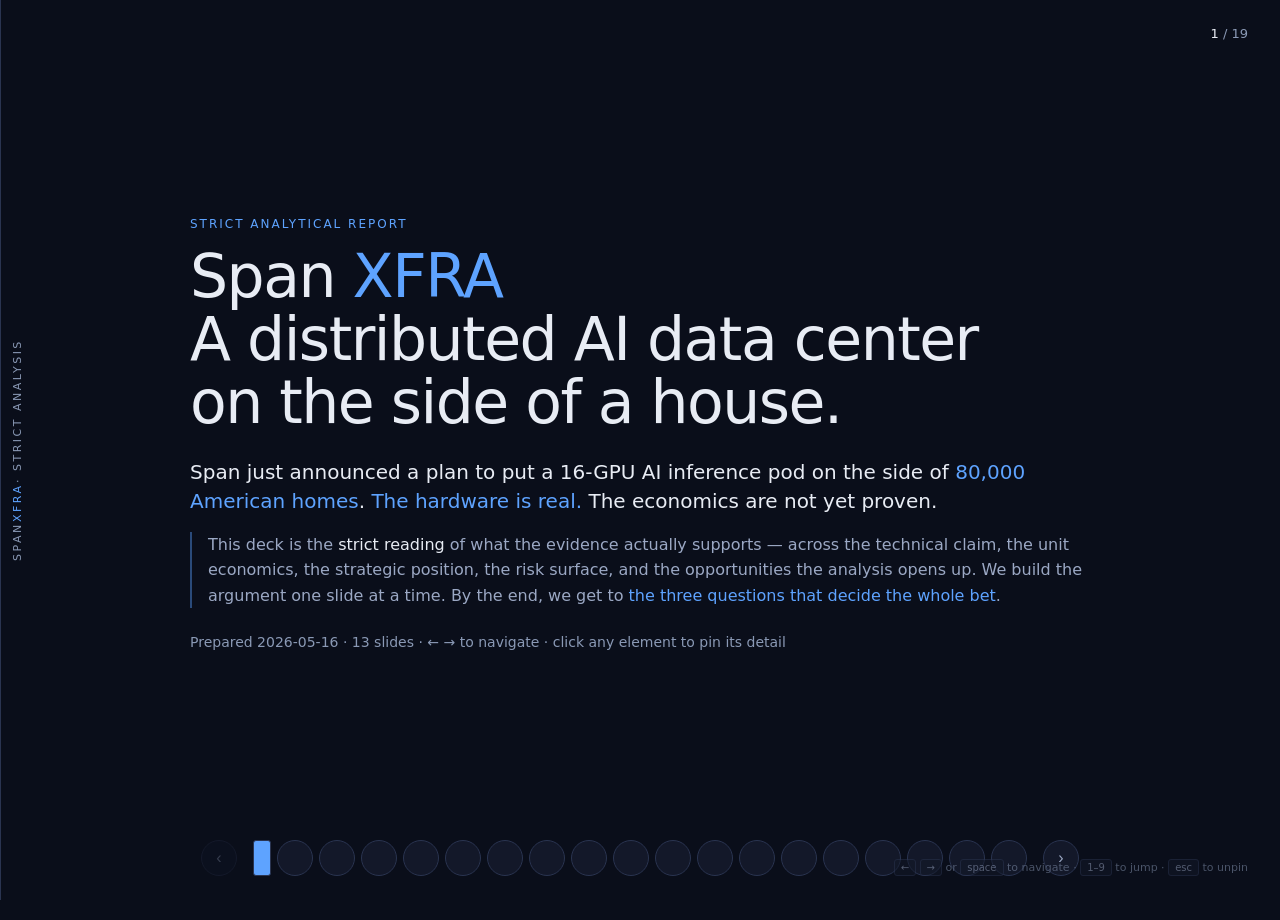
==== index.html @ 65676390 "Initial commit: Span XFRA strict analysis and interactive presentation" ====
<!DOCTYPE html>
<html lang="en">
<head>
<meta charset="UTF-8">
<meta name="viewport" content="width=device-width, initial-scale=1.0">
<title>Span XFRA — Strict Analysis</title>
<style>
  :root {
    --bg: #0a0e1a;
    --bg-elev: #131829;
    --bg-card: #1a2138;
    --border: #2a3450;
    --text: #e8ecf4;
    --text-dim: #9ba8c4;
    --text-faint: #8a99b5;
    --accent: #5ea3ff;
    --accent-dim: #2a4a7a;
    --success: #4ade80;
    --warning: #fbbf24;
    --danger: #f87171;
    --critical: #ef4444;
  }
  * { box-sizing: border-box; margin: 0; padding: 0; }
  html, body {
    height: 100vh;
    width: 100vw;
    overflow: hidden;
    background: var(--bg);
    color: var(--text);
    font-family: -apple-system, BlinkMacSystemFont, "Segoe UI", "Inter", system-ui, sans-serif;
    font-size: 16px;
    line-height: 1.5;
    -webkit-font-smoothing: antialiased;
  }
  .deck { position: relative; height: 100vh; width: 100vw; }
  .slide {
    position: absolute;
    inset: 0;
    padding: 64px 80px 96px;
    display: flex;
    flex-direction: column;
    justify-content: flex-start;
    opacity: 0;
    transform: translateY(20px);
    pointer-events: none;
    transition: opacity 0.4s ease, transform 0.4s ease;
    overflow-y: auto;
  }
  .slide.active { opacity: 1; transform: translateY(0); pointer-events: auto; }
  /* margin:auto in a flex-column container centers the child vertically
     when there's room, and collapses to 0 when there isn't — so short
     slides stay centered, tall slides top-align without overflow. */
  .slide-inner { max-width: 1100px; margin: auto; width: 100%; flex-shrink: 0; }
  .eyebrow {
    color: var(--accent);
    font-size: 12px;
    letter-spacing: 2px;
    text-transform: uppercase;
    font-weight: 500;
    margin-bottom: 12px;
  }
  h1.title {
    font-size: 60px;
    font-weight: 200;
    letter-spacing: -1.5px;
    line-height: 1.05;
    margin-bottom: 24px;
  }
  h1.title em { font-style: normal; color: var(--accent); font-weight: 300; }
  h2 {
    font-size: 34px;
    font-weight: 300;
    letter-spacing: -0.5px;
    line-height: 1.15;
    margin-bottom: 20px;
  }
  h3 { font-size: 20px; font-weight: 500; letter-spacing: -0.2px; margin-bottom: 12px; }
  p { color: var(--text-dim); font-size: 16px; max-width: 900px; }
  p.lead { color: var(--text); font-size: 20px; font-weight: 300; line-height: 1.45; max-width: 900px; }
  p.lead strong { color: var(--accent); font-weight: 500; }
  p.story {
    color: var(--text-dim);
    font-size: 16px;
    line-height: 1.6;
    max-width: 900px;
    margin-top: 16px;
    border-left: 2px solid var(--accent-dim);
    padding-left: 16px;
  }
  p.story em { color: var(--text); font-style: normal; font-weight: 500; }
  /* Strong is the eye's first target inside body copy — brighter and accent-colored */
  p.story strong, .focus-body strong, .closing-card strong, p strong {
    color: var(--accent);
    font-weight: 500;
  }
  h2 .hl { color: var(--accent); }
  /* Key-insight pill — the slide's bottom line, scannable in <1s */
  .key-insight {
    display: flex;
    align-items: flex-start;
    gap: 12px;
    padding: 12px 16px;
    background: rgba(94, 163, 255, 0.08);
    border-left: 3px solid var(--accent);
    border-radius: 4px;
    margin: 18px 0 10px;
    font-size: 15px;
    color: var(--text);
    line-height: 1.5;
    max-width: 900px;
  }
  .key-insight::before {
    content: 'KEY';
    font-size: 10px;
    letter-spacing: 2px;
    color: var(--accent);
    font-weight: 500;
    border: 1px solid var(--accent-dim);
    padding: 3px 7px;
    border-radius: 3px;
    flex-shrink: 0;
    margin-top: 1px;
    background: rgba(10, 14, 26, 0.5);
  }
  .key-insight strong { color: var(--accent); font-weight: 500; }
  p.beat {
    color: var(--text-faint);
    font-size: 14px;
    font-style: italic;
    line-height: 1.5;
    max-width: 900px;
    margin-top: 24px;
  }
  p.beat::before {
    content: '↓ ';
    color: var(--accent);
    font-style: normal;
    margin-right: 4px;
  }
  .meta { color: var(--text-faint); font-size: 14px; margin-top: 24px; }
  /* NAV */
  .nav {
    position: fixed;
    bottom: 24px;
    left: 0; right: 0;
    display: flex;
    justify-content: center;
    align-items: center;
    gap: 16px;
    z-index: 100;
    pointer-events: none;
  }
  .nav button {
    pointer-events: auto;
    width: 36px; height: 36px;
    border-radius: 50%;
    background: var(--bg-elev);
    border: 1px solid var(--border);
    color: var(--text-dim);
    cursor: pointer;
    font-size: 16px;
    display: flex;
    align-items: center;
    justify-content: center;
    transition: all 0.15s ease;
  }
  .nav button:hover { background: var(--bg-card); color: var(--text); border-color: var(--accent); }
  .nav button:disabled { opacity: 0.3; cursor: not-allowed; }
  .dots { display: flex; gap: 6px; align-items: center; pointer-events: auto; }
  .dot {
    width: 6px; height: 6px;
    border-radius: 50%;
    background: var(--text-faint);
    cursor: pointer;
    transition: all 0.2s ease;
    border: none;
    padding: 0;
  }
  .dot.active { background: var(--accent); width: 18px; border-radius: 3px; }
  .counter {
    position: fixed;
    top: 24px; right: 32px;
    color: var(--text-faint);
    font-size: 13px;
    font-variant-numeric: tabular-nums;
    z-index: 100;
  }
  .counter strong { color: var(--text); font-weight: 500; }
  .brand {
    position: fixed;
    top: 0;
    left: 0;
    bottom: 0;
    width: 36px;
    display: flex;
    align-items: center;
    justify-content: center;
    writing-mode: vertical-rl;
    transform: rotate(180deg);
    color: var(--text-faint);
    font-size: 11px;
    letter-spacing: 2.5px;
    z-index: 100;
    pointer-events: none;
    border-right: 1px solid var(--border);
    background: var(--bg);
    text-transform: uppercase;
  }
  .brand span { color: var(--accent); }
  .kbd-hint {
    position: fixed;
    bottom: 24px; right: 32px;
    color: var(--text-faint);
    font-size: 11px;
    z-index: 100;
    opacity: 0.5;
  }
  kbd {
    background: var(--bg-elev);
    border: 1px solid var(--border);
    border-radius: 3px;
    padding: 2px 6px;
    font-family: inherit;
    font-size: 10px;
    color: var(--text-dim);
  }
  /* UNIFIED CALLOUT — hover to peek, click to pin */
  .has-callout { position: relative; cursor: pointer; }
  .callout {
    position: absolute;
    bottom: calc(100% + 10px);
    left: 50%;
    transform: translateX(-50%) translateY(4px);
    background: var(--bg-card);
    border: 1px solid var(--border);
    border-radius: 6px;
    padding: 12px 14px;
    font-size: 12.5px;
    color: var(--text-dim);
    line-height: 1.55;
    width: 300px;
    z-index: 50;
    text-align: left;
    box-shadow: 0 8px 24px rgba(0,0,0,0.6);
    opacity: 0;
    pointer-events: none;
    transition: opacity 0.18s ease, transform 0.18s ease, border-color 0.18s ease, box-shadow 0.18s ease;
  }
  .callout strong { color: var(--text); display: block; margin-bottom: 4px; font-weight: 500; }
  .callout::after {
    content: '';
    position: absolute;
    top: 100%;
    left: 50%;
    margin-left: -6px;
    border: 6px solid transparent;
    border-top-color: var(--border);
  }
  .has-callout:hover .callout {
    opacity: 1;
    transform: translateX(-50%) translateY(0);
    pointer-events: auto;
  }
  .has-callout.pinned .callout {
    opacity: 1;
    transform: translateX(-50%) translateY(0);
    pointer-events: auto;
    border-color: var(--accent);
    box-shadow: 0 8px 32px rgba(94, 163, 255, 0.25);
  }
  .has-callout.pinned .callout::after { border-top-color: var(--accent); }
  .has-callout.pinned::before {
    content: '';
    position: absolute;
    top: 6px; right: 6px;
    width: 6px; height: 6px;
    border-radius: 50%;
    background: var(--accent);
    z-index: 60;
    box-shadow: 0 0 8px var(--accent);
  }
  /* Variant: below */
  .callout.below {
    bottom: auto;
    top: calc(100% + 10px);
    transform: translateX(-50%) translateY(-4px);
  }
  .callout.below::after {
    top: auto;
    bottom: 100%;
    border-top-color: transparent;
    border-bottom-color: var(--border);
  }
  .has-callout:hover .callout.below,
  .has-callout.pinned .callout.below {
    transform: translateX(-50%) translateY(0);
  }
  .has-callout.pinned .callout.below::after { border-bottom-color: var(--accent); }
  /* SCORECARD */
  .scorecard { display: grid; gap: 10px; margin-top: 16px; }
  .score-row {
    display: grid;
    grid-template-columns: 1fr auto auto;
    align-items: center;
    gap: 24px;
    padding: 16px 20px;
    background: var(--bg-elev);
    border: 1px solid var(--border);
    border-radius: 8px;
    transition: all 0.2s ease;
  }
  .score-row:hover { border-color: var(--accent-dim); background: var(--bg-card); }
  .score-row.pinned { border-color: var(--accent); background: var(--bg-card); }
  .score-q { font-size: 15px; color: var(--text); }
  .verdict {
    font-size: 13px;
    font-weight: 500;
    padding: 4px 10px;
    border-radius: 4px;
    white-space: nowrap;
  }
  .v-yes { background: rgba(74, 222, 128, 0.15); color: var(--success); }
  .v-prob { background: rgba(94, 163, 255, 0.15); color: var(--accent); }
  .v-mixed { background: rgba(251, 191, 36, 0.15); color: var(--warning); }
  .v-no { background: rgba(248, 113, 113, 0.15); color: var(--danger); }
  .v-uncertain { background: rgba(155, 168, 196, 0.15); color: var(--text-dim); }
  .confidence { display: flex; gap: 2px; align-items: center; }
  .conf-dot { width: 6px; height: 6px; border-radius: 50%; background: var(--text-faint); }
  .conf-dot.on { background: var(--accent); }
  .conf-label {
    font-size: 11px;
    color: var(--text-faint);
    margin-left: 6px;
    text-transform: uppercase;
    letter-spacing: 0.5px;
    min-width: 80px;
  }
  /* HARDWARE */
  .hardware-grid {
    display: grid;
    grid-template-columns: repeat(3, 1fr);
    gap: 12px;
    margin-top: 16px;
  }
  .hw-card {
    background: var(--bg-elev);
    border: 1px solid var(--border);
    border-radius: 8px;
    padding: 18px;
    transition: all 0.2s ease;
  }
  .hw-card:hover { background: var(--bg-card); border-color: var(--accent-dim); }
  .hw-label {
    font-size: 11px;
    text-transform: uppercase;
    letter-spacing: 1px;
    color: var(--text-faint);
    margin-bottom: 8px;
  }
  .hw-value { font-size: 20px; font-weight: 400; color: var(--text); margin-bottom: 6px; }
  .hw-detail { font-size: 13px; color: var(--text-dim); line-height: 1.4; }
  /* RISK MATRIX */
  .risk-matrix {
    display: grid;
    grid-template-columns: 60px repeat(5, 1fr);
    gap: 6px;
    margin-top: 16px;
    max-width: 800px;
  }
  .rm-label-y {
    grid-column: 1;
    display: flex;
    align-items: center;
    justify-content: flex-end;
    font-size: 11px;
    color: var(--text-faint);
    text-transform: uppercase;
    letter-spacing: 0.5px;
    padding-right: 8px;
    text-align: right;
  }
  .rm-cell {
    aspect-ratio: 1.4;
    border-radius: 6px;
    display: flex;
    align-items: center;
    justify-content: center;
    font-size: 11px;
    transition: transform 0.2s ease, border-color 0.2s ease;
    background: var(--bg-elev);
    border: 1px solid var(--border);
  }
  .rm-cell:hover { transform: scale(1.05); z-index: 5; }
  .rm-cell.pinned { transform: scale(1.05); z-index: 5; }
  .rm-cell.low { background: rgba(74, 222, 128, 0.08); border-color: rgba(74, 222, 128, 0.3); }
  .rm-cell.med { background: rgba(251, 191, 36, 0.1); border-color: rgba(251, 191, 36, 0.3); }
  .rm-cell.high { background: rgba(248, 113, 113, 0.12); border-color: rgba(248, 113, 113, 0.4); }
  .rm-cell.critical { background: rgba(239, 68, 68, 0.18); border-color: rgba(239, 68, 68, 0.55); }
  .rm-count { font-weight: 500; color: var(--text); font-size: 18px; }
  .rm-cell.empty { cursor: default; }
  .rm-axis-x {
    grid-column: 2 / span 5;
    text-align: center;
    font-size: 11px;
    color: var(--text-faint);
    text-transform: uppercase;
    letter-spacing: 1px;
    margin-top: 8px;
  }
  .rm-axis-x-labels {
    grid-column: 2 / span 5;
    display: grid;
    grid-template-columns: repeat(5, 1fr);
    gap: 6px;
    font-size: 10px;
    color: var(--text-faint);
    text-align: center;
  }
  .rm-legend {
    display: flex;
    gap: 16px;
    margin-top: 24px;
    font-size: 12px;
    color: var(--text-dim);
  }
  .rm-legend-item { display: flex; align-items: center; gap: 6px; }
  .rm-swatch { width: 12px; height: 12px; border-radius: 3px; }
  /* Slide 9 — press narrative vs. actual exposure (two-column compare) */
  .risk-compare {
    display: grid;
    grid-template-columns: 1fr 1fr;
    gap: 16px;
    margin-top: 22px;
  }
  .risk-col {
    background: var(--bg-elev);
    border: 1px solid var(--border);
    border-radius: 10px;
    padding: 20px 22px;
  }
  .risk-col-tag {
    font-size: 10px;
    text-transform: uppercase;
    letter-spacing: 1.5px;
    color: var(--text-faint);
    margin-bottom: 4px;
  }
  .risk-col-h {
    font-size: 17px;
    color: var(--text);
    font-weight: 500;
    margin-bottom: 16px;
  }
  .risk-col.risk-press { opacity: 0.72; }
  .risk-col.risk-actual { border-color: var(--accent-dim); }
  .risk-col.risk-actual .risk-col-h { color: var(--accent); }
  .risk-item {
    padding: 12px 0;
    border-top: 1px solid var(--border);
  }
  .risk-item:first-of-type { padding-top: 0; border-top: none; }
  .risk-item:last-of-type { padding-bottom: 0; }
  .risk-name {
    display: flex;
    align-items: center;
    gap: 10px;
  }
  .risk-label {
    flex: 1;
    font-size: 14px;
    color: var(--text);
    font-weight: 500;
  }
  .risk-dot {
    width: 8px;
    height: 8px;
    border-radius: 50%;
    flex-shrink: 0;
  }
  .risk-dot.critical { background: var(--critical); box-shadow: 0 0 6px rgba(239, 68, 68, 0.6); }
  .risk-dot.high { background: var(--danger); }
  .risk-dot.medium { background: var(--warning); }
  .risk-dot.low { background: var(--success); }
  .risk-sev {
    font-size: 10px;
    text-transform: uppercase;
    letter-spacing: 1px;
    color: var(--text-faint);
    font-weight: 500;
    white-space: nowrap;
  }
  .risk-item.critical .risk-sev { color: var(--critical); }
  .risk-item.high .risk-sev { color: var(--danger); }
  .risk-status, .risk-meta {
    font-size: 12.5px;
    color: var(--text-dim);
    margin-top: 5px;
    padding-left: 18px;
    line-height: 1.55;
  }
  .risk-status { font-style: italic; }
  @media (max-width: 720px) {
    .risk-compare { grid-template-columns: 1fr; }
    .risk-col.risk-press { order: 2; }
  }
  /* UNIT ECONOMICS */
  .econ-chart {
    display: flex;
    gap: 24px;
    margin-top: 24px;
    align-items: flex-end;
    height: 320px;
  }
  .bar-col {
    flex: 1;
    display: flex;
    flex-direction: column;
    align-items: center;
    gap: 12px;
    height: 100%;
  }
  .bar-stack {
    width: 100%;
    max-width: 120px;
    flex: 1;
    display: flex;
    flex-direction: column-reverse;
    border-radius: 6px;
    overflow: visible;
    position: relative;
  }
  .bar-seg {
    width: 100%;
    display: flex;
    align-items: center;
    justify-content: center;
    font-size: 11px;
    color: rgba(255,255,255,0.95);
    font-weight: 500;
    transition: filter 0.15s ease;
  }
  .bar-seg:hover { filter: brightness(1.2); }
  .bar-seg.pinned { filter: brightness(1.2); }
  .bar-seg.power { background: #1e3a66; }
  .bar-seg.net { background: #274a7d; }
  .bar-seg.ops { background: #345a90; }
  .bar-seg.capex { background: #406aa0; }
  .bar-seg.revenue { background: #4ade80; color: var(--bg); }
  .bar-seg:first-child { border-top-left-radius: 6px; border-top-right-radius: 6px; }
  .bar-seg:last-child { border-bottom-left-radius: 6px; border-bottom-right-radius: 6px; }
  .bar-target {
    position: absolute;
    left: -8px; right: -8px;
    height: 2px;
    background: var(--accent);
    z-index: 10;
  }
  .bar-target-label {
    position: absolute;
    right: 0;
    top: -22px;
    font-size: 11px;
    color: var(--accent);
    background: var(--bg);
    padding: 2px 6px;
    border-radius: 3px;
    font-weight: 500;
    white-space: nowrap;
  }
  .bar-col-label { font-size: 13px; color: var(--text-dim); text-align: center; }
  .bar-col-total {
    font-size: 18px;
    color: var(--text);
    font-weight: 500;
    font-variant-numeric: tabular-nums;
  }
  .econ-legend {
    display: flex;
    flex-wrap: wrap;
    gap: 16px;
    margin-top: 18px;
    font-size: 12px;
    color: var(--text-dim);
  }
  .econ-legend-item { display: flex; align-items: center; gap: 6px; }
  .econ-swatch { width: 12px; height: 12px; border-radius: 3px; }
  /* Horizontal stacked-bar chart (slide 6) — shared $0–$220K x-axis */
  .hbar-chart {
    display: grid;
    grid-template-columns: 170px 1fr;
    gap: 16px;
    margin-top: 26px;
    align-items: start;
  }
  .hbar-labels {
    display: flex;
    flex-direction: column;
    padding-top: 28px;
  }
  .hbar-label {
    text-align: right;
    height: 56px;
    margin-bottom: 16px;
    display: flex;
    flex-direction: column;
    justify-content: center;
  }
  .hbar-label:last-of-type { margin-bottom: 0; }
  .hbar-label .title { font-size: 14px; color: var(--text); font-weight: 500; }
  .hbar-label .sub { font-size: 11px; color: var(--text-faint); margin-top: 4px; }
  .hbar-area {
    position: relative;
    padding-right: 64px;
    padding-top: 28px;
    padding-bottom: 28px;
  }
  .hbar-track {
    position: relative;
    height: 56px;
    margin-bottom: 16px;
    background: rgba(255,255,255,0.025);
    border-radius: 6px;
  }
  .hbar-track:last-of-type { margin-bottom: 0; }
  .hbar {
    display: flex;
    height: 100%;
    position: absolute;
    left: 0; top: 0;
    border-radius: 6px;
    overflow: hidden;
  }
  .hbar-seg {
    display: flex;
    align-items: center;
    justify-content: center;
    font-size: 12px;
    color: rgba(255,255,255,0.96);
    font-weight: 500;
    white-space: nowrap;
    overflow: hidden;
    padding: 0 6px;
    position: relative;
    cursor: pointer;
    transition: filter 0.15s ease;
  }
  .hbar-seg:hover { filter: brightness(1.2); }
  .hbar-seg.pinned { filter: brightness(1.2); }
  .hbar-seg.power { background: #1e3a66; }
  .hbar-seg.net { background: #274a7d; }
  .hbar-seg.ops { background: #345a90; }
  .hbar-seg.capex { background: #406aa0; }
  .hbar-seg.revenue { background: #4ade80; color: var(--bg); font-weight: 500; }
  .hbar-total {
    position: absolute;
    left: 100%;
    margin-left: 12px;
    top: 50%;
    transform: translateY(-50%);
    font-size: 16px;
    color: var(--text);
    font-weight: 500;
    font-variant-numeric: tabular-nums;
    white-space: nowrap;
  }
  .hbar-threshold {
    position: absolute;
    top: 6px;
    bottom: 32px;
    width: 2px;
    background: var(--accent);
    z-index: 5;
    pointer-events: none;
  }
  .hbar-threshold::before {
    content: '$150K · min viable R';
    position: absolute;
    top: -22px;
    left: 50%;
    transform: translateX(-50%);
    font-size: 11px;
    color: var(--accent);
    background: var(--bg);
    padding: 3px 8px;
    border: 1px solid var(--accent-dim);
    border-radius: 3px;
    white-space: nowrap;
    font-weight: 500;
  }
  .hbar-axis {
    position: absolute;
    left: 0;
    right: 64px;
    bottom: 0;
    height: 22px;
    border-top: 1px solid rgba(255,255,255,0.08);
  }
  .hbar-axis span {
    position: absolute;
    top: 5px;
    transform: translateX(-50%);
    font-size: 10px;
    color: var(--text-faint);
    font-variant-numeric: tabular-nums;
  }
  @media (max-width: 1100px) {
    .hbar-chart { grid-template-columns: 140px 1fr; gap: 12px; }
    .hbar-label .title { font-size: 13px; }
    .hbar-seg { font-size: 11px; padding: 0 4px; }
    .hbar-total { font-size: 14px; margin-left: 8px; }
    .hbar-area { padding-right: 52px; }
    .hbar-axis { right: 52px; }
  }
  @media (max-width: 720px) {
    .hbar-chart { grid-template-columns: 1fr; }
    .hbar-labels { padding-top: 0; }
    .hbar-label { text-align: left; height: auto; margin-bottom: 4px; }
  }
  /* MOAT */
  .moat-grid { display: grid; gap: 8px; margin-top: 16px; max-width: 900px; }
  .moat-row {
    display: grid;
    grid-template-columns: 220px 110px 1fr;
    gap: 20px;
    padding: 14px 18px;
    background: var(--bg-elev);
    border: 1px solid var(--border);
    border-radius: 6px;
    align-items: center;
  }
  .moat-asset { font-size: 14px; color: var(--text); }
  .moat-detail { font-size: 13px; color: var(--text-dim); }
  .def-bar { display: flex; gap: 3px; align-items: center; }
  .def-bar-seg {
    height: 8px;
    width: 18px;
    border-radius: 2px;
    background: var(--text-faint);
    opacity: 0.3;
  }
  .def-bar-seg.on { opacity: 1; }
  .def-bar.low .def-bar-seg.on { background: var(--danger); }
  .def-bar.med .def-bar-seg.on { background: var(--warning); }
  .def-bar.high .def-bar-seg.on { background: var(--success); }
  /* COMPETITORS */
  .comp-cards {
    display: grid;
    grid-template-columns: repeat(3, 1fr);
    gap: 16px;
    margin-top: 24px;
  }
  .comp-card {
    background: var(--bg-elev);
    border: 1px solid var(--border);
    border-radius: 10px;
    padding: 22px;
    position: relative;
    transition: all 0.2s ease;
  }
  .comp-card:hover { border-color: var(--accent); transform: translateY(-3px); }
  .comp-rank {
    position: absolute;
    top: 14px; right: 16px;
    font-size: 32px;
    font-weight: 200;
    color: var(--text-faint);
    line-height: 1;
  }
  .comp-name { font-size: 18px; font-weight: 500; color: var(--text); margin-bottom: 12px; }
  .comp-shape {
    font-size: 11px;
    text-transform: uppercase;
    letter-spacing: 1px;
    color: var(--accent);
    margin-bottom: 12px;
  }
  .comp-desc { font-size: 13px; color: var(--text-dim); line-height: 1.5; margin-bottom: 16px; }
  .comp-wins, .comp-loses {
    font-size: 12px;
    padding: 8px 10px;
    border-radius: 4px;
    margin-bottom: 6px;
  }
  .comp-wins { background: rgba(74, 222, 128, 0.08); color: var(--success); }
  .comp-loses { background: rgba(248, 113, 113, 0.08); color: var(--danger); }
  /* ADJACENCIES */
  .adj-grid {
    display: grid;
    grid-template-columns: repeat(2, 1fr);
    gap: 14px;
    margin-top: 20px;
  }
  .adj-card {
    background: var(--bg-elev);
    border: 1px solid var(--border);
    border-radius: 8px;
    padding: 16px;
    transition: all 0.2s ease;
  }
  .adj-card:hover { background: var(--bg-card); border-color: var(--accent); }
  .adj-distance {
    display: inline-block;
    font-size: 10px;
    text-transform: uppercase;
    letter-spacing: 1px;
    color: var(--text-faint);
    margin-bottom: 8px;
    padding: 2px 6px;
    border-radius: 3px;
    background: var(--bg);
  }
  .adj-title { font-size: 15px; color: var(--text); margin-bottom: 8px; font-weight: 500; }
  .adj-desc { font-size: 12px; color: var(--text-dim); line-height: 1.5; }
  .adj-near { border-color: var(--accent-dim); }
  .adj-near .adj-distance { background: rgba(94, 163, 255, 0.15); color: var(--accent); }
  /* Asset cards — larger, more breathing room for NW Ohio expansion slides */
  .asset-grid {
    display: grid;
    grid-template-columns: 1fr 1fr;
    gap: 18px;
    margin-top: 22px;
  }
  .asset-card {
    background: var(--bg-elev);
    border: 1px solid var(--border);
    border-radius: 10px;
    padding: 22px 24px;
    transition: all 0.2s ease;
    display: flex;
    flex-direction: column;
  }
  .asset-card.featured { border-color: var(--accent-dim); }
  .asset-card:hover { background: var(--bg-card); border-color: var(--accent); }
  .asset-tag {
    display: inline-block;
    font-size: 10px;
    text-transform: uppercase;
    letter-spacing: 1.5px;
    color: var(--accent);
    margin-bottom: 10px;
    padding: 3px 8px;
    background: rgba(94, 163, 255, 0.1);
    border-radius: 3px;
    align-self: flex-start;
  }
  .asset-title {
    font-size: 18px;
    color: var(--text);
    font-weight: 500;
    margin-bottom: 12px;
    line-height: 1.3;
  }
  .asset-desc {
    font-size: 14px;
    color: var(--text-dim);
    line-height: 1.6;
    flex: 1;
  }
  .asset-desc strong { color: var(--accent); font-weight: 500; }
  .asset-desc em { color: var(--text); font-style: normal; font-weight: 500; }
  .asset-footer {
    margin-top: 14px;
    padding-top: 12px;
    border-top: 1px solid var(--border);
    font-size: 12.5px;
    color: var(--text-faint);
    font-style: italic;
    line-height: 1.5;
  }
  @media (max-width: 720px) {
    .asset-grid { grid-template-columns: 1fr; }
  }
  /* WATCHLIST */
  .watchlist { margin-top: 16px; }
  .watch-item {
    display: grid;
    grid-template-columns: 32px 1fr auto;
    align-items: center;
    gap: 16px;
    padding: 14px 18px;
    background: var(--bg-elev);
    border: 1px solid var(--border);
    border-radius: 6px;
    margin-bottom: 8px;
    transition: all 0.2s ease;
  }
  .watch-item:hover { border-color: var(--accent-dim); }
  .watch-num {
    font-size: 22px;
    font-weight: 200;
    color: var(--accent);
    text-align: center;
  }
  .watch-text { font-size: 14px; color: var(--text); }
  .watch-impact {
    font-size: 11px;
    color: var(--text-faint);
    text-transform: uppercase;
    letter-spacing: 1px;
  }
  /* CLOSING */
  .closing-card {
    background: var(--bg-elev);
    border: 1px solid var(--accent-dim);
    border-radius: 12px;
    padding: 32px 36px;
    margin-top: 20px;
  }
  .closing-card p { font-size: 17px; line-height: 1.6; color: var(--text); }
  .closing-card p + p { margin-top: 14px; }
  .closing-card em { color: var(--accent); font-style: normal; font-weight: 500; }
  .source-list { margin-top: 24px; }
  .source-list a {
    display: block;
    color: var(--text-dim);
    text-decoration: none;
    font-size: 13px;
    padding: 6px 0;
    border-bottom: 1px solid var(--border);
    transition: color 0.15s ease;
  }
  .source-list a:hover { color: var(--accent); }
  .source-list a:last-child { border-bottom: none; }
  /* THREE QUESTIONS */
  .three-q { display: grid; gap: 16px; margin-top: 20px; }
  .q-card {
    background: var(--bg-elev);
    border: 1px solid var(--border);
    border-radius: 10px;
    padding: 24px 28px;
    display: grid;
    grid-template-columns: 60px 1fr;
    gap: 24px;
    align-items: center;
    transition: all 0.2s ease;
  }
  .q-card:hover { border-color: var(--accent); background: var(--bg-card); }
  .q-num { font-size: 44px; font-weight: 200; color: var(--accent); line-height: 1; }
  .q-text { font-size: 17px; color: var(--text); line-height: 1.4; }
  /* SECTION DIVIDER */
  .section-tag {
    color: var(--accent);
    font-size: 12px;
    letter-spacing: 3px;
    text-transform: uppercase;
    font-weight: 500;
    margin-bottom: 14px;
  }
  /* HINT */
  .interact-hint {
    margin-top: 10px;
    font-size: 11px;
    color: var(--text-faint);
    letter-spacing: 0.5px;
  }
  .interact-hint kbd { font-size: 10px; }
  /* STORY PATH (slide 2 — guided walk-through) */
  .pathway {
    display: flex;
    align-items: flex-start;
    justify-content: space-between;
    margin: 28px 0 24px;
    position: relative;
    padding: 0 18px;
  }
  .pathway::before {
    content: '';
    position: absolute;
    left: 32px; right: 32px;
    top: 16px;
    height: 2px;
    background: var(--border);
    z-index: 0;
  }
  .pathway-progress {
    position: absolute;
    left: 32px;
    top: 16px;
    height: 2px;
    background: var(--accent);
    z-index: 1;
    transition: width 0.3s ease;
  }
  .stop {
    flex: 1;
    display: flex;
    flex-direction: column;
    align-items: center;
    gap: 8px;
    background: transparent;
    border: none;
    cursor: pointer;
    padding: 0 4px;
    position: relative;
    z-index: 2;
    font-family: inherit;
  }
  .stop-num {
    width: 34px; height: 34px;
    border-radius: 50%;
    background: var(--bg);
    border: 2px solid var(--border);
    display: flex;
    align-items: center;
    justify-content: center;
    font-size: 13px;
    color: var(--text-dim);
    transition: all 0.2s ease;
    font-weight: 500;
  }
  .stop-label {
    font-size: 11px;
    color: var(--text-faint);
    text-transform: uppercase;
    letter-spacing: 0.5px;
    text-align: center;
    max-width: 100px;
    line-height: 1.3;
    transition: color 0.2s ease;
  }
  .stop:hover .stop-num { border-color: var(--accent); color: var(--text); }
  .stop:hover .stop-label { color: var(--text-dim); }
  .stop.visited .stop-num {
    background: var(--accent-dim);
    border-color: var(--accent-dim);
    color: var(--text);
  }
  .stop.visited .stop-label { color: var(--text-dim); }
  .stop.active .stop-num {
    background: var(--accent);
    border-color: var(--accent);
    color: var(--bg);
    transform: scale(1.15);
    box-shadow: 0 0 0 6px rgba(94, 163, 255, 0.18);
  }
  .stop.active .stop-label { color: var(--accent); }
  /* Risk-level coloring for pathway stops (slide 4) */
  .stop.risk-low .stop-num { border-color: rgba(74, 222, 128, 0.45); }
  .stop.risk-med .stop-num { border-color: rgba(251, 191, 36, 0.45); }
  .stop.risk-high .stop-num { border-color: rgba(248, 113, 113, 0.55); }
  .stop.risk-high .stop-label { color: rgba(248, 113, 113, 0.78); }
  .stop.risk-low.visited .stop-num {
    background: rgba(74, 222, 128, 0.15); border-color: rgba(74, 222, 128, 0.5); color: var(--text);
  }
  .stop.risk-med.visited .stop-num {
    background: rgba(251, 191, 36, 0.15); border-color: rgba(251, 191, 36, 0.5); color: var(--text);
  }
  .stop.risk-high.visited .stop-num {
    background: rgba(248, 113, 113, 0.15); border-color: rgba(248, 113, 113, 0.6); color: var(--text);
  }
  .stop.risk-low.active .stop-num {
    background: var(--success); border-color: var(--success); color: var(--bg);
    box-shadow: 0 0 0 6px rgba(74, 222, 128, 0.18);
  }
  .stop.risk-med.active .stop-num {
    background: var(--warning); border-color: var(--warning); color: var(--bg);
    box-shadow: 0 0 0 6px rgba(251, 191, 36, 0.18);
  }
  .stop.risk-high.active .stop-num {
    background: var(--danger); border-color: var(--danger); color: var(--bg);
    box-shadow: 0 0 0 6px rgba(248, 113, 113, 0.18);
  }
  .stop.risk-low.active .stop-label { color: var(--success); }
  .stop.risk-med.active .stop-label { color: var(--warning); }
  .stop.risk-high.active .stop-label { color: var(--danger); }
  .focus {
    background: var(--bg-elev);
    border: 1px solid var(--border);
    border-radius: 12px;
    padding: 24px 28px;
    min-height: 240px;
    display: flex;
    flex-direction: column;
  }
  .focus-header {
    display: flex;
    align-items: center;
    gap: 16px;
    margin-bottom: 18px;
    flex-wrap: wrap;
  }
  .focus-q {
    font-size: 22px;
    color: var(--text);
    font-weight: 400;
    line-height: 1.3;
    flex: 1;
    min-width: 280px;
  }
  .focus-body {
    font-size: 15px;
    color: var(--text-dim);
    line-height: 1.65;
    margin-bottom: 0;
    flex: 1;
  }
  .focus-bridge {
    margin-top: 18px;
    padding-top: 16px;
    border-top: 1px solid var(--border);
    font-size: 14px;
    color: var(--text-dim);
    line-height: 1.55;
  }
  .focus-bridge strong {
    color: var(--accent);
    font-weight: 500;
    margin-right: 6px;
  }
  .focus-bridge.final strong { color: var(--success); }
  .step-controls {
    display: flex;
    align-items: center;
    justify-content: center;
    gap: 24px;
    margin-top: 18px;
  }
  .step-btn {
    background: var(--bg-elev);
    border: 1px solid var(--border);
    color: var(--text-dim);
    padding: 9px 18px;
    border-radius: 6px;
    cursor: pointer;
    font-size: 13px;
    font-family: inherit;
    transition: all 0.15s ease;
  }
  .step-btn:hover:not(:disabled) {
    border-color: var(--accent);
    color: var(--text);
    background: var(--bg-card);
  }
  .step-btn:disabled { opacity: 0.3; cursor: not-allowed; }
  .step-pos {
    font-size: 13px;
    color: var(--text-faint);
    font-variant-numeric: tabular-nums;
    min-width: 60px;
    text-align: center;
  }
  @media (max-width: 1100px) {
    .stop-label { font-size: 10px; max-width: 80px; }
    .focus-q { font-size: 19px; }
  }
  @media (max-width: 720px) {
    .pathway { flex-wrap: wrap; gap: 12px; }
    .pathway::before, .pathway-progress { display: none; }
    .stop { flex: 0 0 calc(25% - 8px); }
    .stop-label { font-size: 9px; }
  }
  /* RESPONSIVENESS */
  @media (max-width: 1100px) {
    .slide { padding: 40px 50px 96px 64px; }
    h1.title { font-size: 44px; }
    h2 { font-size: 26px; }
    .hardware-grid, .comp-cards, .adj-grid { grid-template-columns: repeat(2, 1fr); }
    .brand { width: 28px; font-size: 10px; letter-spacing: 2px; }
  }
  @media (max-width: 720px) {
    .slide { padding: 30px 24px 96px; }
    h1.title { font-size: 32px; }
    h2 { font-size: 20px; }
    .hardware-grid, .comp-cards, .adj-grid { grid-template-columns: 1fr; }
    .econ-chart { flex-direction: column; height: auto; }
    .bar-stack { max-width: 100%; height: 80px; }
    .moat-row { grid-template-columns: 1fr; gap: 8px; }
    .counter, .brand, .kbd-hint { display: none; }
  }
</style>
</head>
<body>
<div class="brand">SPAN <span>XFRA</span> · Strict analysis</div>
<div class="counter"><strong id="cur">1</strong> / <span id="tot">13</span></div>

<div class="deck" id="deck">

  <!-- 1: TITLE -->
  <section class="slide active" data-slide="1">
    <div class="slide-inner" style="max-width: 900px;">
      <div class="eyebrow">Strict analytical report</div>
      <h1 class="title">Span <em>XFRA</em><br/>A distributed AI data center<br/>on the side of a house.</h1>
      <p class="lead">Span just announced a plan to put a 16-GPU AI inference pod on the side of <strong>80,000 American homes</strong>. <strong>The hardware is real.</strong> The economics are not yet proven.</p>
      <p class="story">This deck is the <em>strict reading</em> of what the evidence actually supports — across the technical claim, the unit economics, the strategic position, the risk surface, and the opportunities the analysis opens up. We build the argument one slide at a time. By the end, we get to <strong>the three questions that decide the whole bet</strong>.</p>
      <p class="meta">Prepared 2026-05-16 · 13 slides · ← → to navigate · click any element to pin its detail</p>
    </div>
  </section>

  <!-- 2: 7-QUESTION PATHWAY (click-through story) -->
  <section class="slide" data-slide="2">
    <div class="slide-inner">
      <div class="section-tag">Executive summary</div>
      <h2>Before the pieces, the answer.</h2>
      <p class="story"><strong>Seven questions decide the whole thing.</strong> We walk through them in order — <em>each one sets up the next.</em> The pattern matters more than any single answer: <strong>confidence is high where the engineering is, and drops as you move toward economics and politics at scale.</strong></p>

      <div class="pathway" id="q-path">
        <div class="pathway-progress" id="q-progress"></div>
        <button class="stop active" data-q="0">
          <span class="stop-num">1</span>
          <span class="stop-label">Hardware</span>
        </button>
        <button class="stop" data-q="1">
          <span class="stop-num">2</span>
          <span class="stop-label">Host envelope</span>
        </button>
        <button class="stop" data-q="2">
          <span class="stop-num">3</span>
          <span class="stop-label">Pilot ship</span>
        </button>
        <button class="stop" data-q="3">
          <span class="stop-num">4</span>
          <span class="stop-label">1K-node econ</span>
        </button>
        <button class="stop" data-q="4">
          <span class="stop-num">5</span>
          <span class="stop-label">80K-node econ</span>
        </button>
        <button class="stop" data-q="5">
          <span class="stop-num">6</span>
          <span class="stop-label">Regulation</span>
        </button>
        <button class="stop" data-q="6">
          <span class="stop-num">7</span>
          <span class="stop-label">Defensibility</span>
        </button>
      </div>

      <div class="focus" id="q-focus" aria-live="polite">
        <!-- populated by JS -->
      </div>

      <div class="step-controls">
        <button class="step-btn" id="q-prev">← Previous</button>
        <span class="step-pos" id="q-pos">1 of 7</span>
        <button class="step-btn" id="q-next">Next →</button>
      </div>

      <p class="interact-hint">Click any stop on the path · or use the buttons to walk the story</p>
    </div>
  </section>

  <!-- 3: HARDWARE -->
  <section class="slide" data-slide="3">
    <div class="slide-inner">
      <div class="section-tag">Technical viability</div>
      <h2>Start with the thing itself.</h2>
      <div class="key-insight"><span>A <strong>quarter-million dollars</strong> of conventional AI hardware in an outdoor HVAC-sized box. Nothing exotic — and that's the point.</span></div>
      <p class="story">The pod is a <strong>conventional enterprise AI inference server</strong> in an industrialized outdoor box. Roughly the size of an HVAC condenser. Every component ships today. <em>The expense is real — and it's that expense that forces the economic question on the next slides.</em></p>
      <div class="hardware-grid">
        <div class="hw-card">
          <div class="hw-label">GPUs</div>
          <div class="hw-value">16 ×</div>
          <div class="hw-detail">Nvidia RTX PRO 6000 Blackwell Server Edition. ~$9–10K each.</div>
        </div>
        <div class="hw-card">
          <div class="hw-label">CPUs</div>
          <div class="hw-value">4 ×</div>
          <div class="hw-detail">AMD EPYC. $8.5–14K each.</div>
        </div>
        <div class="hw-card">
          <div class="hw-label">Memory</div>
          <div class="hw-value">3 TB</div>
          <div class="hw-detail">DDR5. ~$90–105K at DC-grade pricing.</div>
        </div>
        <div class="hw-card">
          <div class="hw-label">Cooling</div>
          <div class="hw-value">Liquid</div>
          <div class="hw-detail">Direct-to-chip. 35,000 BTU heat-pump rejection. ~60 dB.</div>
        </div>
        <div class="hw-card">
          <div class="hw-label">Battery</div>
          <div class="hw-value">15–16 kWh</div>
          <div class="hw-detail">Whole-home backup; demand-response buffer.</div>
        </div>
        <div class="hw-card">
          <div class="hw-label">Service draw</div>
          <div class="hw-value">19.2 kW</div>
          <div class="hw-detail">80 A at 240 V. IT load only ≈ 12.5 kW; rest is cooling + battery headroom.</div>
        </div>
      </div>
      <p class="beat">Total hardware: <strong>$310–400K per node</strong>. At 80,000 nodes, that's <strong>$25–32B in compute capex</strong> deployed across American suburbs.</p>
    </div>
  </section>

  <!-- 4: TECHNICAL COMPONENTS — risk-colored pathway -->
  <section class="slide" data-slide="4">
    <div class="slide-inner">
      <div class="section-tag">Technical viability</div>
      <h2>The integration is solvable. <span class="hl">The orchestrator is the unknown.</span></h2>
      <div class="key-insight"><span>Five components are <strong>low or medium risk</strong>. One — the orchestration layer (stop 5, in red) — is what could break the whole thing. Span has published <strong>nothing</strong> about it.</span></div>
      <p class="story">Walk the six technical components in order. Each stop is <em>color-coded by risk</em>: green for solved, amber for manageable, red for the unknown. The pattern — five steady stops and one red one — is the whole technical argument.</p>

      <div class="pathway" id="c-path">
        <div class="pathway-progress" id="c-progress"></div>
        <button class="stop risk-low active" data-q="0">
          <span class="stop-num">1</span>
          <span class="stop-label">Hardware</span>
        </button>
        <button class="stop risk-med" data-q="1">
          <span class="stop-num">2</span>
          <span class="stop-label">Power</span>
        </button>
        <button class="stop risk-med" data-q="2">
          <span class="stop-num">3</span>
          <span class="stop-label">Cooling</span>
        </button>
        <button class="stop risk-med" data-q="3">
          <span class="stop-num">4</span>
          <span class="stop-label">Network</span>
        </button>
        <button class="stop risk-high" data-q="4">
          <span class="stop-num">5</span>
          <span class="stop-label">Orchestration</span>
        </button>
        <button class="stop risk-low" data-q="5">
          <span class="stop-num">6</span>
          <span class="stop-label">Pilot ship</span>
        </button>
      </div>

      <div class="focus" id="c-focus" aria-live="polite">
        <!-- populated by JS -->
      </div>

      <div class="step-controls">
        <button class="step-btn" id="c-prev">← Previous</button>
        <span class="step-pos" id="c-pos">1 of 6</span>
        <button class="step-btn" id="c-next">Next →</button>
      </div>

      <p class="interact-hint">Click any stop · the red one (stop 5) is where the technical risk lives</p>
    </div>
  </section>

  <!-- 5: BUSINESS — THE EQUATION -->
  <section class="slide" data-slide="5">
    <div class="slide-inner">
      <div class="section-tag">Business viability</div>
      <h2>The model reduces to <span class="hl">four numbers</span> per node.</h2>
      <div class="key-insight"><span>Three numbers are knowable today. <strong>The fourth — R, the revenue Span gets per node — is the one they haven't announced.</strong> Everything else cascades from it.</span></div>
      <p class="story">Span's whole pitch reduces to <strong>one piece of arithmetic</strong>. Three of the four numbers are observable today. <em>The fourth — what a hyperscaler will pay — is the one Span needs to land and hasn't yet announced.</em></p>
      <div style="background: var(--bg-elev); border-radius: 12px; padding: 36px; margin-top: 20px; border: 1px solid var(--border); text-align: center; font-family: ui-monospace, 'SF Mono', monospace; font-size: 30px; color: var(--text); letter-spacing: -0.5px;">
        <span style="color: var(--accent); font-weight: 500;">Margin</span>
        <span style="color: var(--text-faint);"> = </span>
        <span style="color: var(--success);">R</span>
        <span style="color: var(--text-faint);"> − ( </span>
        <span style="color: var(--text-dim);">C<sub style="font-size:13px;">pwr</sub></span>
        <span style="color: var(--text-faint);"> + </span>
        <span style="color: var(--text-dim);">C<sub style="font-size:13px;">net</sub></span>
        <span style="color: var(--text-faint);"> + </span>
        <span style="color: var(--text-dim);">C<sub style="font-size:13px;">op</sub></span>
        <span style="color: var(--text-faint);"> )</span>
      </div>
      <div style="display: grid; grid-template-columns: repeat(4, 1fr); gap: 12px; margin-top: 18px;">
        <div style="background: var(--bg-elev); padding: 14px; border-radius: 6px; border: 1px solid var(--border);">
          <div style="font-size: 11px; color: var(--success); text-transform: uppercase; letter-spacing: 1px; margin-bottom: 6px;">R · Revenue</div>
          <div style="font-size: 13px; color: var(--text-dim);">Annual compute revenue from selling node capacity. <em style="color: var(--text); font-style: normal;">The unknown.</em></div>
        </div>
        <div style="background: var(--bg-elev); padding: 14px; border-radius: 6px; border: 1px solid var(--border);">
          <div style="font-size: 11px; color: var(--text-dim); text-transform: uppercase; letter-spacing: 1px; margin-bottom: 6px;">C<sub>pwr</sub> · Power</div>
          <div style="font-size: 13px; color: var(--text-dim);">Host's electricity bill, paid by Span directly to the utility.</div>
        </div>
        <div style="background: var(--bg-elev); padding: 14px; border-radius: 6px; border: 1px solid var(--border);">
          <div style="font-size: 11px; color: var(--text-dim); text-transform: uppercase; letter-spacing: 1px; margin-bottom: 6px;">C<sub>net</sub> · Internet</div>
          <div style="font-size: 13px; color: var(--text-dim);">Host's internet bill, paid by Span to the ISP.</div>
        </div>
        <div style="background: var(--bg-elev); padding: 14px; border-radius: 6px; border: 1px solid var(--border);">
          <div style="font-size: 11px; color: var(--text-dim); text-transform: uppercase; letter-spacing: 1px; margin-bottom: 6px;">C<sub>op</sub> · Ops + capex</div>
          <div style="font-size: 13px; color: var(--text-dim);">Truck rolls, monitoring, insurance, amortized hardware.</div>
        </div>
      </div>
      <p class="beat">Plug in real numbers and the picture gets sharper.</p>
    </div>
  </section>

  <!-- 6: UNIT ECONOMICS — horizontal stacked bars, shared $0–$220K axis, $150K reference line -->
  <section class="slide" data-slide="6">
    <div class="slide-inner">
      <div class="section-tag">Unit economics — derived</div>
      <h2>Cost floor varies <span class="hl">dramatically</span> by market.</h2>
      <div class="key-insight"><span>NV/AZ at <strong>$87K cost floor</strong> sits comfortably under the $150K viability line. CA at <strong>$111K</strong> sits much closer to it. The investor-implied <strong>~$200K target revenue</strong> sits above it.</span></div>
      <p class="story">In the Southwest pilot, <strong>the math has room to clear</strong>. <em>In California — without a tariff carve-out — it doesn't.</em> The blue line at $150K is the floor where this becomes a real business. Costs need to be left of it; revenue needs to be right of it.</p>

      <div class="hbar-chart">
        <div class="hbar-labels">
          <div class="hbar-label">
            <div class="title">Southwest pilot</div>
            <div class="sub">NV/AZ · $0.13/kWh</div>
          </div>
          <div class="hbar-label">
            <div class="title">California</div>
            <div class="sub">$0.30/kWh · no tariff</div>
          </div>
          <div class="hbar-label">
            <div class="title">Target revenue</div>
            <div class="sub">Investor-implied</div>
          </div>
        </div>
        <div class="hbar-area">
          <div class="hbar-threshold" style="left: 68.2%;"></div>

          <div class="hbar-track">
            <div class="hbar" style="width: 39.5%;">
              <div class="hbar-seg power has-callout" style="width: 20.1%;">
                <span>$17.5</span>
                <div class="callout"><strong>Power · $17.5K/yr</strong>134,500 kWh × $0.13/kWh NV/AZ residential retail. 19.2 kW continuous at ~80% util.</div>
              </div>
              <div class="hbar-seg net has-callout" style="width: 1.1%;">
                <div class="callout"><strong>Internet · $1K/yr</strong>Residential gigabit fiber at ~$80/mo. Span pays the host's bill directly.</div>
              </div>
              <div class="hbar-seg ops has-callout" style="width: 8.6%;">
                <span>$7.5</span>
                <div class="callout"><strong>Ops · $7.5K/yr (mid)</strong>Truck rolls + monitoring + insurance + software. Estimated $5–10K range, mid-band shown.</div>
              </div>
              <div class="hbar-seg capex has-callout" style="width: 70.1%;">
                <span>$61K capex amort</span>
                <div class="callout"><strong>Capex amort · $61K/yr</strong>$310K hardware lower bound ÷ 5-year useful life. Aggressive but standard for GPU depreciation under AI cycle pressure.</div>
              </div>
            </div>
            <span class="hbar-total">$87K</span>
          </div>

          <div class="hbar-track">
            <div class="hbar" style="width: 50.5%;">
              <div class="hbar-seg power has-callout" style="width: 36.9%;">
                <span>$41K power</span>
                <div class="callout"><strong>Power · $41K/yr</strong>134,500 kWh × $0.30/kWh CA residential retail. Power alone consumes ~37% of the cost floor.</div>
              </div>
              <div class="hbar-seg net has-callout" style="width: 0.9%;">
                <div class="callout"><strong>Internet · $1K/yr</strong>Same as pilot — residential gigabit pricing barely varies by state.</div>
              </div>
              <div class="hbar-seg ops has-callout" style="width: 7.2%;">
                <span>$8</span>
                <div class="callout"><strong>Ops · $8K/yr</strong>Slightly higher than NV/AZ for truck-roll cost in CA labor markets.</div>
              </div>
              <div class="hbar-seg capex has-callout" style="width: 55.0%;">
                <span>$61K capex amort</span>
                <div class="callout"><strong>Capex amort · $61K/yr</strong>Same hardware, same depreciation schedule. The variable that changed is power cost.</div>
              </div>
            </div>
            <span class="hbar-total">$111K</span>
          </div>

          <div class="hbar-track">
            <div class="hbar" style="width: 90.9%;">
              <div class="hbar-seg revenue has-callout" style="width: 100%;">
                <span>~$200K · target revenue per node / year</span>
                <div class="callout"><strong>Back-solved from investor math</strong>Abe Yokell (Congruent Ventures) framed each node as ~$1M asset value (50K nodes ≈ 1 GW × $50B/GW Nvidia benchmark). Over 5 years with growth ≈ $200–250K/yr.</div>
              </div>
            </div>
            <span class="hbar-total">$200K</span>
          </div>

          <div class="hbar-axis">
            <span style="left: 0%;">$0</span>
            <span style="left: 22.7%;">$50K</span>
            <span style="left: 45.4%;">$100K</span>
            <span style="left: 68.2%;">$150K</span>
            <span style="left: 90.9%;">$200K</span>
          </div>
        </div>
      </div>

      <div class="econ-legend">
        <div class="econ-legend-item"><span class="econ-swatch" style="background: #1e3a66;"></span> Power</div>
        <div class="econ-legend-item"><span class="econ-swatch" style="background: #274a7d;"></span> Internet</div>
        <div class="econ-legend-item"><span class="econ-swatch" style="background: #345a90;"></span> Ops</div>
        <div class="econ-legend-item"><span class="econ-swatch" style="background: #406aa0;"></span> Capex amort (5yr)</div>
        <div class="econ-legend-item"><span class="econ-swatch" style="background: var(--success);"></span> Revenue target</div>
      </div>
      <p class="interact-hint">Hover any segment for the math · click to pin · vertical blue line = $150K minimum viable revenue</p>
    </div>
  </section>

  <!-- 7: MOAT -->
  <section class="slide" data-slide="7">
    <div class="slide-inner">
      <div class="section-tag">Strategic positioning</div>
      <h2>The moat is a <span class="hl">combination</span>, not any single asset.</h2>
      <div class="key-insight"><span>No single asset is a moat. The <strong>combination</strong> of installed base + builder channel + power-control IP holds for <strong>3–4 years</strong>. That's the window.</span></div>
      <p class="story">Assume the economics clear. The next question is defensibility. <em>None of Span's assets is individually a moat.</em> The combination — <strong>five years of installed panels</strong>, a <strong>top-three homebuilder channel</strong>, and the regulatory work to get power-control authority on a residential panel — is reasonably hard to copy in under three or four years.</p>
      <div class="moat-grid">
        <div class="moat-row">
          <div class="moat-asset">Pulte partnership</div>
          <div class="def-bar med"><span class="def-bar-seg on"></span><span class="def-bar-seg on"></span><span class="def-bar-seg"></span></div>
          <div class="moat-detail">Pulte can deploy with others; logo-strong but contractually unknown.</div>
        </div>
        <div class="moat-row">
          <div class="moat-asset">Smart panel installed base</div>
          <div class="def-bar high"><span class="def-bar-seg on"></span><span class="def-bar-seg on"></span><span class="def-bar-seg on"></span></div>
          <div class="moat-detail">5+ years of installs; real switching cost for builders standardized on Span.</div>
        </div>
        <div class="moat-row">
          <div class="moat-asset">Power-control IP & certification</div>
          <div class="def-bar high"><span class="def-bar-seg on"></span><span class="def-bar-seg on"></span><span class="def-bar-seg on"></span></div>
          <div class="moat-detail">Long process to UL-list and PUC-clear a panel with this authority.</div>
        </div>
        <div class="moat-row">
          <div class="moat-asset">Orchestration software</div>
          <div class="def-bar low"><span class="def-bar-seg on"></span><span class="def-bar-seg"></span><span class="def-bar-seg"></span></div>
          <div class="moat-detail">Pure software; replicable by any well-funded competitor.</div>
        </div>
        <div class="moat-row">
          <div class="moat-asset">Hardware design</div>
          <div class="def-bar low"><span class="def-bar-seg on"></span><span class="def-bar-seg"></span><span class="def-bar-seg"></span></div>
          <div class="moat-detail">Integration of commodity parts; no proprietary silicon.</div>
        </div>
        <div class="moat-row">
          <div class="moat-asset">Tariff & regulatory relationships</div>
          <div class="def-bar med"><span class="def-bar-seg on"></span><span class="def-bar-seg on"></span><span class="def-bar-seg"></span></div>
          <div class="moat-detail">Slow to build, slow to copy.</div>
        </div>
        <div class="moat-row">
          <div class="moat-asset">First-mover narrative</div>
          <div class="def-bar low"><span class="def-bar-seg on"></span><span class="def-bar-seg"></span><span class="def-bar-seg"></span></div>
          <div class="moat-detail">Decays as competitors enter.</div>
        </div>
      </div>
      <p class="beat">Three to four years is the structural window. After that, defensibility depends on whether anchor contracts and tariff treatments lock in distribution.</p>
    </div>
  </section>

  <!-- 8: COMPETITORS -->
  <section class="slide" data-slide="8">
    <div class="slide-inner">
      <div class="section-tag">Competitive durability</div>
      <h2>And there's <span class="hl">a queue forming.</span></h2>
      <div class="key-insight"><span><strong>Telco edge</strong> is the most credible substitute. Span's bet: <strong>residential proximity and speed</strong> beat all three.</span></div>
      <p class="story">Three structural competitors, each attacking the same underlying problem — <strong>AI compute is power-limited, not silicon-limited</strong> — from a different angle. <em>Telco edge is the most credible substitute. Crusoe Spark wins on density. Behind-the-meter-plus-flex has the capital.</em></p>
      <div class="comp-cards">
        <div class="comp-card">
          <div class="comp-rank">01</div>
          <div class="comp-shape">Telco edge</div>
          <div class="comp-name">Verizon, AT&T, AWS Wavelength</div>
          <div class="comp-desc">Existing power, fiber, security at thousands of cell towers and central offices. Same distributed shape.</div>
          <div class="comp-wins">+ Operability & enterprise SLA</div>
          <div class="comp-loses">− Residential last-mile latency</div>
        </div>
        <div class="comp-card">
          <div class="comp-rank">02</div>
          <div class="comp-shape">Modular & on-site power</div>
          <div class="comp-name">Crusoe Spark + Edge Zones</div>
          <div class="comp-desc">Factory-built modular DC with diverse power options. 3-month time-to-power per unit.</div>
          <div class="comp-wins">+ Density, no residential friction</div>
          <div class="comp-loses">− Needs commercial parcel</div>
        </div>
        <div class="comp-card">
          <div class="comp-rank">03</div>
          <div class="comp-shape">Behind-the-meter + flex</div>
          <div class="comp-name">Bloom Energy + Emerald AI</div>
          <div class="comp-desc">On-site fuel cells + grid-flex orchestration. Bypasses interconnection queues entirely.</div>
          <div class="comp-wins">+ Capital available now ($5B Brookfield)</div>
          <div class="comp-loses">− Higher capex per MW</div>
        </div>
      </div>
      <p class="beat">If competition is one half of the story, risk is the other.</p>
    </div>
  </section>

  <!-- 9: RISKS — press narrative vs. actual exposure -->
  <section class="slide" data-slide="9">
    <div class="slide-inner">
      <div class="section-tag">Risk inventory</div>
      <h2>The real risks <span class="hl">aren't the ones in the press.</span></h2>
      <div class="key-insight"><span>Public commentary focuses on <strong>noise and neighbors</strong>, which are already managed at the spec. The risks that could actually <strong>kill the business</strong> — PUC tariffs, truck-roll scaling, anchor-tenant concentration, the orchestrator — get almost no airtime.</span></div>
      <p class="story">Press narrative lives in one place. Span's actual exposure lives somewhere else. <em>Here's the gap, side by side.</em></p>

      <div class="risk-compare">
        <div class="risk-col risk-press">
          <div class="risk-col-tag">What the press covers</div>
          <div class="risk-col-h">Already managed</div>

          <div class="risk-item">
            <div class="risk-name">
              <span class="risk-dot low"></span>
              <span class="risk-label">Neighborhood noise</span>
            </div>
            <div class="risk-status">Solved at the spec — 60 dB, below most municipal nuisance limits.</div>
          </div>

          <div class="risk-item">
            <div class="risk-name">
              <span class="risk-dot low"></span>
              <span class="risk-label">NIMBY / zoning fights</span>
            </div>
            <div class="risk-status">Sidestepped by new-construction siting through Pulte.</div>
          </div>

          <div class="risk-item">
            <div class="risk-name">
              <span class="risk-dot low"></span>
              <span class="risk-label">Aesthetic objection</span>
            </div>
            <div class="risk-status">Pod sized like an HVAC condenser. Municipal-compliant.</div>
          </div>

          <div class="risk-item">
            <div class="risk-name">
              <span class="risk-dot low"></span>
              <span class="risk-label">"Backyard data center" framing</span>
            </div>
            <div class="risk-status">A marketing problem, not an engineering one.</div>
          </div>
        </div>

        <div class="risk-col risk-actual">
          <div class="risk-col-tag">What actually threatens the business</div>
          <div class="risk-col-h">Unsolved, load-bearing</div>

          <div class="risk-item critical">
            <div class="risk-name">
              <span class="risk-dot critical"></span>
              <span class="risk-label">PUC tariff denial</span>
              <span class="risk-sev">Critical · Med-high</span>
            </div>
            <div class="risk-meta">No state has ruled on residential headroom resale. The first ruling — likely NV or AZ — sets the precedent every other state references.</div>
          </div>

          <div class="risk-item critical">
            <div class="risk-name">
              <span class="risk-dot critical"></span>
              <span class="risk-label">Hyperscaler anchor walks</span>
              <span class="risk-sev">Critical · Medium</span>
            </div>
            <div class="risk-meta">Single-customer concentration risk at scale. The whole revenue model leans on landing one anchor buyer at premium pricing.</div>
          </div>

          <div class="risk-item high">
            <div class="risk-name">
              <span class="risk-dot high"></span>
              <span class="risk-label">Truck-roll cost scaling</span>
              <span class="risk-sev">High · High</span>
            </div>
            <div class="risk-meta">Pure scaling math — gets worse linearly with fleet size. Mitigated only by hardware reliability holding up over multi-year deployment.</div>
          </div>

          <div class="risk-item high">
            <div class="risk-name">
              <span class="risk-dot high"></span>
              <span class="risk-label">Orchestrator partial-failure cascade</span>
              <span class="risk-sev">High · Medium</span>
            </div>
            <div class="risk-meta">The unverified piece from slide 4. No public detail on how the system handles many simultaneous host outages.</div>
          </div>
        </div>
      </div>

      <p class="beat">The left column manages itself. <strong>The right column is the watchlist for slide 13.</strong></p>
    </div>
  </section>

  <!-- 10: ADJACENCIES — what Span could ship in 2027 (near-term margin levers) -->
  <section class="slide" data-slide="10">
    <div class="slide-inner">
      <div class="section-tag">Adjacencies · part 1 of 2</div>
      <h2>Things Span could ship <span class="hl">in 2027</span>.</h2>
      <div class="key-insight"><span>Four moves that <strong>reuse the existing investment</strong> — installed panel base, hardware envelope, orchestration software. No new business needed; just orchestration and packaging changes.</span></div>
      <p class="story">The first batch of adjacencies is the cheapest. The same platform Span is already running for XFRA can do <em>four other things</em> — selling demand response to utilities, packing more racks into a host site, capturing waste heat for hot water, and bundling its own risk into an insurance product.</p>
      <div class="adj-grid">
        <div class="adj-card adj-near">
          <div class="adj-distance">Nearest term</div>
          <div class="adj-title">Utility grid-services revenue</div>
          <div class="adj-desc">Sell demand-response capacity to utilities alongside compute resale. The battery + panel + orchestration stack is already there. No incremental capex.</div>
        </div>
        <div class="adj-card adj-near">
          <div class="adj-distance">Nearest term</div>
          <div class="adj-title">Multi-rack site upgrade path</div>
          <div class="adj-desc">2–4 racks per non-residential host unlocks tightly-coupled workloads — training, larger inference. Same enclosure design; bigger pad.</div>
        </div>
        <div class="adj-card">
          <div class="adj-distance">Medium-term</div>
          <div class="adj-title">Heat reuse for residential hot water</div>
          <div class="adj-desc">12 kW IT load rejected as low-grade heat. In cold climates, 30–50% winter heating offset for hosts. Turns "free electricity" into "free electricity and free hot water."</div>
        </div>
        <div class="adj-card">
          <div class="adj-distance">Margin lever</div>
          <div class="adj-title">Insurance-as-a-product</div>
          <div class="adj-desc">Glycol, cooling, and fire risk at residential sites creates a real bundled insurance product. 10–20% margin lift at fleet scale; also de-risks the host conversation.</div>
        </div>
      </div>
      <p class="beat">All four reuse what's already built. Next: shifts that reach entirely different customers.</p>
    </div>
  </section>

  <!-- 11: ADJACENCIES — strategic platform shifts (different buyers / geographies / businesses) -->
  <section class="slide" data-slide="11">
    <div class="slide-inner">
      <div class="section-tag">Adjacencies · part 2 of 2</div>
      <h2>Strategic shifts using <span class="hl">the same platform</span>.</h2>
      <div class="key-insight"><span>Four shifts that reach <strong>different buyers, different geographies, different businesses</strong> — all reusing Span's existing engineering, panel IP, and hardware envelope.</span></div>
      <p class="story">The second batch of adjacencies asks Span to reach beyond the residential-channel + hyperscaler-buyer model. Schools and civic buildings are a different buyer. The Northeast is a different market. The DOD is a different sales cycle. Telcos and retailers want the hardware without the service. <em>All four reuse the same engineering work.</em></p>
      <div class="adj-grid">
        <div class="adj-card">
          <div class="adj-distance">Different buyer</div>
          <div class="adj-title">Sovereign / institutional channel</div>
          <div class="adj-desc">Schools, fire stations, hospitals, civic buildings. Host-as-customer model, not power-supplier. Sidesteps PUC risk entirely; lands government dollars.</div>
        </div>
        <div class="adj-card">
          <div class="adj-distance">Different buyer</div>
          <div class="adj-title">Federal / DOD edge inference</div>
          <div class="adj-desc">On-base deployment skips PUC entirely. Sticky multi-year contracts, premium per-node revenue, different sales cycle than residential.</div>
        </div>
        <div class="adj-card">
          <div class="adj-distance">Different geography</div>
          <div class="adj-title">Northeast expansion + heat reuse</div>
          <div class="adj-desc">High residential rates AND high heating costs. Pair XFRA with the heat-reuse adjacency and the rate-margin math becomes favorable. The Southwest pilot proves integration; the Northeast is where the economics get interesting.</div>
        </div>
        <div class="adj-card">
          <div class="adj-distance">Different business</div>
          <div class="adj-title">Hardware-as-a-service</div>
          <div class="adj-desc">Sell the outdoor liquid-cooled enclosure as a product to telcos, retailers, and federal facilities — the Crusoe Spark play applied to Span's form factor.</div>
        </div>
      </div>
      <p class="beat">Whatever the answer on XFRA itself, the platform underneath has surface area Span isn't yet using.</p>
    </div>
  </section>

  <!-- 12: THREE QUESTIONS -->
  <section class="slide" data-slide="12">
    <div class="slide-inner">
      <div class="section-tag">Overall assessment</div>
      <h2>Strip everything else away.</h2>
      <div class="key-insight"><span>Three questions decide it. <strong>None is answerable today.</strong> All three are answerable in the <strong>next 18 months</strong>.</span></div>
      <p class="story">The bet comes down to <strong>three questions</strong>. <em>None of them is answerable from public information today.</em> All three are answerable within the next 18 months. <strong>Pilot data, the first PUC ruling, and the first hyperscaler contract</strong> will resolve the whole thing.</p>
      <div class="three-q">
        <div class="q-card">
          <div class="q-num">01</div>
          <div class="q-text">Does the orchestrator deliver hyperscaler-grade SLA across a residential fleet?</div>
        </div>
        <div class="q-card">
          <div class="q-num">02</div>
          <div class="q-text">Does at least one PUC, in at least one high-value market, approve a tariff that lets Span pay below retail for marginal kWh?</div>
        </div>
        <div class="q-card">
          <div class="q-num">03</div>
          <div class="q-text">Does at least one hyperscaler sign a multi-year anchor contract at edge-premium pricing?</div>
        </div>
      </div>
      <p class="beat">A "yes" on all three makes XFRA a category-defining business with a 3–4 year window. A "no" on any one confines it to a profitable-but-bounded Southwest business — a real outcome, not the gigawatt ambition.</p>
    </div>
  </section>

  <!-- 13: WATCHLIST -->
  <section class="slide" data-slide="13">
    <div class="slide-inner">
      <div class="section-tag">What we still don't know</div>
      <h2>Watchlist, ranked by <span class="hl">what would move the needle.</span></h2>
      <div class="key-insight"><span>Watch <strong>tenant pricing</strong> and <strong>the first PUC ruling</strong>. Everything else is texture.</span></div>
      <p class="story">If you're tracking this from the outside, this is what to watch. <em>The first two are decisive.</em> The rest become signal as the pilot reports out. The whole watchlist resolves <strong>between now and end of 2027</strong>.</p>
      <div class="watchlist">
        <div class="watch-item">
          <div class="watch-num">1</div>
          <div class="watch-text">First-tenant pricing and contract terms — who buys, how much, for how long, at what price.</div>
          <div class="watch-impact">Decisive</div>
        </div>
        <div class="watch-item">
          <div class="watch-num">2</div>
          <div class="watch-text">First PUC ruling on XFRA-relevant tariff. Likely Nevada or Arizona; sets precedent.</div>
          <div class="watch-impact">Decisive</div>
        </div>
        <div class="watch-item">
          <div class="watch-num">3</div>
          <div class="watch-text">Per-node operating cost from the pilot — truck-roll frequency, glycol events, failure rates.</div>
          <div class="watch-impact">High</div>
        </div>
        <div class="watch-item">
          <div class="watch-num">4</div>
          <div class="watch-text">Orchestrator architecture and partial-failure behavior — public disclosure or independent audit.</div>
          <div class="watch-impact">High</div>
        </div>
        <div class="watch-item">
          <div class="watch-num">5</div>
          <div class="watch-text">Host satisfaction and churn at month 12 of the pilot. Leading indicator for channel scale.</div>
          <div class="watch-impact">High</div>
        </div>
        <div class="watch-item">
          <div class="watch-num">6</div>
          <div class="watch-text">Commercial XFRA spec and pricing (early 2027) — defines whether Span is residential-only.</div>
          <div class="watch-impact">Medium</div>
        </div>
        <div class="watch-item">
          <div class="watch-num">7</div>
          <div class="watch-text">First major insurance carrier underwriting position on residential compute pods.</div>
          <div class="watch-impact">Medium</div>
        </div>
        <div class="watch-item">
          <div class="watch-num">8</div>
          <div class="watch-text">Hyperscaler edge-strategy disclosures (AWS, Azure, Google). Could shrink addressable market.</div>
          <div class="watch-impact">Medium</div>
        </div>
      </div>
    </div>
  </section>

  <!-- 14: CLOSING -->
  <section class="slide" data-slide="14">
    <div class="slide-inner">
      <div class="section-tag">In closing</div>
      <h2>The bet is reasonable. The binary risks are public.</h2>
      <div class="closing-card">
        <p>XFRA is a <strong>credible, well-staged attempt</strong> to convert a real structural inefficiency — residential grid underutilization — into a real economic asset: saleable AI inference capacity.</p>
        <p>The <em>hardware works</em>, the integration is solvable, the pilot is sized to test the right thing. <strong>The thesis is not crazy.</strong></p>
        <p>But the binary risks — <em>orchestrator SLA, PUC tariff outcomes, anchor-tenant pricing</em> — are concentrated in places Span <strong>has not yet pressure-tested in public</strong>. The next 18 months resolve most of the load-bearing uncertainty. <strong>Track the three questions on slide 12; everything else is detail.</strong></p>
      </div>
      <div class="source-list">
        <a href="https://www.span.io/blog/span-announces-xfra-a-distributed-data-center-solution-to-close-the-speed-to-power-gap-for-ai-compute-demand">SPAN — XFRA press release (Apr 13, 2026)</a>
        <a href="https://www.latitudemedia.com/news/span-to-launch-mini-ai-data-centers-for-distributed-at-home-compute/">Latitude Media — Can Span turn homes into AI inference hubs?</a>
        <a href="https://pv-magazine-usa.com/2026/04/15/span-and-nvidia-to-develop-ai-data-centers-in-your-backyard-lowering-electric-bills/">pv-magazine USA — Span and Nvidia AI data centers in your backyard</a>
        <a href="https://www.networkworld.com/article/4170966/startup-span-teams-with-nvidia-to-put-data-center-nodes-in-your-backyard.html">Network World — Startup SPAN teams with Nvidia</a>
        <a href="https://datacenterrichness.substack.com/p/liquid-cooled-gpus-come-to-the-backyard">Data Center Richness — Liquid-Cooled GPUs Come to the Backyard</a>
      </div>
    </div>
  </section>

  <!-- 15: NORTHWEST OHIO — section opener -->
  <section class="slide" data-slide="15" data-section="Northwest Ohio · concept">
    <div class="slide-inner">
      <div class="section-tag">Northwest Ohio · concept</div>
      <h2>A regional opportunity worth taking <span class="hl">seriously.</span></h2>
      <div class="key-insight"><span>Northwest Ohio has the <strong>manufacturing base</strong>, the <strong>skilled workforce</strong>, and (with heat reuse) the <strong>climate profile</strong> to turn an XFRA-type product into a regional industrial story — not just a deployment site.</span></div>
      <p class="story">Everything up to this point has been strict analysis. The next four slides shift mode — they ask <em>what an XFRA-style product could mean for Toledo and Northwest Ohio if we wanted to participate, not just observe.</em> Speculative, but concrete enough to act on.</p>
      <p class="beat">Ahead: three regional advantages — we can <strong>build it</strong>, <strong>install it</strong>, and the use case <strong>fits us better</strong> — and then what a Toledo pilot might look like.</p>
    </div>
  </section>

  <!-- 16: BUILD IT — manufacturing & PV supply chain (1 of 3) -->
  <section class="slide" data-slide="16" data-section="Northwest Ohio · concept">
    <div class="slide-inner">
      <div class="section-tag">Northwest Ohio · concept · build (1 of 3)</div>
      <h2>First — <span class="hl">we can build it.</span></h2>
      <div class="key-insight"><span>The XFRA pod isn't exotic — it's <strong>HVAC-form-factor metalwork</strong> with liquid cooling and insulation. <strong>Every layer of that supply chain lives within 30 minutes of Toledo.</strong> Span ships pods from California; we could fabricate them here.</span></div>
      <p class="story">Most analyses of XFRA treat the deployment region as a passive host. <em>Northwest Ohio's industrial base would change that relationship.</em> The same supply chain that built the auto industry and the glass industry can build outdoor compute enclosures.</p>
      <div class="asset-grid">
        <div class="asset-card featured">
          <div class="asset-tag">Manufacturing</div>
          <div class="asset-title">Outdoor enclosure supply chain</div>
          <div class="asset-desc">The pod is steel-and-aluminum housing with insulation, liquid-cooling loops, and weatherproofing. Every layer has a regional supplier: <strong>Owens Corning</strong> (Toledo HQ — insulation, composites, glass-fiber reinforcement); <strong>Dana Incorporated</strong> (Maumee — thermal management, liquid-cooling expertise from decades of automotive driveline work); <em>regional metal fabrication</em> from the same shops that supply Stellantis Toledo Assembly; and <strong>NSG/Pilkington</strong> for any glass elements.</div>
          <div class="asset-footer">Span ships pods from California. We could fabricate them here at lower cost and shorter lead time.</div>
        </div>
        <div class="asset-card featured">
          <div class="asset-tag">Solar / PV adjacency</div>
          <div class="asset-title">First Solar at Perrysburg</div>
          <div class="asset-desc"><strong>North America's largest thin-film PV manufacturing facility</strong> sits 15 minutes south of Toledo. Recently expanded through a multi-billion-dollar investment, First Solar's Series 7 production keeps PV modules in the regional supply chain — not the global one. When XFRA pairs with behind-the-meter solar (the slide-10 optional add-on), the modules <em>don't need to cross an ocean</em> to reach a Toledo install.</div>
          <div class="asset-footer">Solar pairing becomes a regional supply story, not a logistics problem.</div>
        </div>
      </div>
      <p class="beat">Building the pod is step one. Next: installing and servicing it.</p>
    </div>
  </section>

  <!-- 17: INSTALL IT — workforce & builder channel (2 of 3) -->
  <section class="slide" data-slide="17" data-section="Northwest Ohio · concept">
    <div class="slide-inner">
      <div class="section-tag">Northwest Ohio · concept · install (2 of 3)</div>
      <h2>Second — <span class="hl">we can install and service it.</span></h2>
      <div class="key-insight"><span>Building the pod is one thing. Getting it into 50 homes and <strong>keeping it running for 5 years</strong> is another. Toledo's electrical trades and homebuilder presence make both faster than fly-in installs from California.</span></div>
      <p class="story">A pilot is a logistics exercise as much as an engineering one. <em>The trades, the apprenticeships, and the homebuilder channel all exist here</em> — no fly-in crew required.</p>
      <div class="asset-grid">
        <div class="asset-card featured">
          <div class="asset-tag">Workforce</div>
          <div class="asset-title">Skilled trades pipeline</div>
          <div class="asset-desc">Installing an XFRA pod needs three trades: <strong>electrical</strong> (200A service tie-in, panel work), <strong>HVAC</strong> (cooling loop, heat-pump rejection), and <strong>plumbing</strong> for the heat-reuse adjacency. <strong>IBEW Local 8</strong> has thousands of electricians in the Toledo area. Every neighborhood already has an HVAC tech who can work a heat pump. <strong>Owens Community College</strong> runs registered apprenticeships in all three trades. <strong>University of Toledo</strong> engineering produces the technical talent for orchestration and supervisory roles.</div>
          <div class="asset-footer">No fly-in California crew needed. The trades are already here.</div>
        </div>
        <div class="asset-card featured">
          <div class="asset-tag">Builder channel</div>
          <div class="asset-title">Active homebuilder presence</div>
          <div class="asset-desc">Span's pilot model depends on builder pre-installation — the panel, conduit, and pad get installed <em>before move-in</em>. Toledo metro has active operations from <strong>Pulte, NVR/Ryan, Drees</strong>, and regional builders. They're building in Sylvania, Maumee, Perrysburg, Monclova, Oregon, and Holland. Volume is much smaller than Phoenix or Las Vegas — maybe 200–500 new builds per major builder per year — <em>but the relationship-and-process side of the channel exists and works.</em></div>
          <div class="asset-footer">Lower volume means slower ramp, but also lower ops risk and faster iteration cycles.</div>
        </div>
      </div>
      <p class="beat">Build it, install it. Next: why the use case actually fits us better than the desert.</p>
    </div>
  </section>

  <!-- 18: USE-CASE FIT — climate & latency (3 of 3) -->
  <section class="slide" data-slide="18" data-section="Northwest Ohio · concept">
    <div class="slide-inner">
      <div class="section-tag">Northwest Ohio · concept · fit (3 of 3)</div>
      <h2>Third — <span class="hl">the use case fits us better.</span></h2>
      <div class="key-insight"><span>The Sun Belt pilot has cheap power but <strong>wastes the rejected heat</strong>. We have a colder climate AND a latency hub within reach of <strong>~30 million people</strong>. Two structural advantages the Sun Belt can't claim.</span></div>
      <p class="story">The Sun Belt argument for XFRA is cheap power and new construction. <em>The Northwest Ohio argument is different — and arguably stronger</em>: heat that gets used instead of dumped, plus a population center that benefits from edge-inference latency.</p>
      <div class="asset-grid">
        <div class="asset-card featured">
          <div class="asset-tag">Climate</div>
          <div class="asset-title">Cold winters turn rejected heat into a feature</div>
          <div class="asset-desc">A 12 kW IT load's rejected heat goes to waste in Phoenix — the cooling system just dumps it. In Toledo, that same heat becomes <strong>a real co-benefit</strong>. Captured into a pre-heat loop for the host's domestic water, it offsets natural-gas heating cost <strong>estimated $500–1,000/yr</strong> depending on home size and gas rates. <em>The host signs up for the heat, not just the bill credit.</em> The slide-10 adjacency that's optional for Span becomes our primary value prop.</div>
          <div class="asset-footer">What's a thermal liability in Phoenix is a thermal asset in Toledo.</div>
        </div>
        <div class="asset-card featured">
          <div class="asset-tag">Latency</div>
          <div class="asset-title">We're 30 ms from ~30 million people</div>
          <div class="asset-desc">Toledo sits at a Midwest crossroads — within ~30 ms RTT of Chicago, Detroit, Cleveland, Columbus, and Indianapolis. <strong>That's roughly 30 million people</strong> in the consumer-AI latency window for any inference workload that benefits from being close to end users — AR/VR, agentic chat, real-time recommendation, autonomous-vehicle inference. Span's Southwest pilot proximity argument works for the Sun Belt; <em>Toledo's argument works for the Great Lakes corridor.</em></div>
          <div class="asset-footer">Edge inference for the Midwest doesn't need to live in Phoenix.</div>
        </div>
      </div>
      <p class="beat">Build it, install it, use it. Final slide: what a Toledo pilot actually looks like.</p>
    </div>
  </section>

  <!-- 19: TOLEDO PILOT — what it looks like -->
  <section class="slide" data-slide="19" data-section="Northwest Ohio · concept">
    <div class="slide-inner">
      <div class="section-tag">Northwest Ohio · concept · what it looks like</div>
      <h2>A Toledo pilot would <span class="hl">look different</span> — and that's the point.</h2>
      <div class="key-insight"><span>50-home pilot in Sylvania, Maumee, or West Toledo. <strong>Enclosures built locally. Heat reuse as the primary host value.</strong> Different inputs, different math, different story — one that includes a regional manufacturing angle Span's Southwest pilot can't tell.</span></div>
      <p class="story">Three differences from Span's Southwest pilot — and each one tilts in Toledo's favor.</p>
      <div class="adj-grid">
        <div class="adj-card adj-near">
          <div class="adj-distance">Difference 1</div>
          <div class="adj-title">Local manufacture instead of CA ship</div>
          <div class="adj-desc">Outdoor enclosures fabricated from regional Owens Corning / Dana / metalwork supply chain. <strong>Cuts shipping cost, shortens lead times, creates a regional jobs story</strong> that local utilities and PUCs will reward in tariff conversations.</div>
        </div>
        <div class="adj-card adj-near">
          <div class="adj-distance">Difference 2</div>
          <div class="adj-title">Heat reuse as primary value</div>
          <div class="adj-desc">A 12 kW IT load rejects heat year-round. In Toledo winters, capturing it pre-warms the host's domestic water and offsets natural-gas heating cost — <strong>estimated $500–1,000/yr</strong> depending on home size. Hosts sign up for the heat, not just the bill credit.</div>
        </div>
        <div class="adj-card adj-near">
          <div class="adj-distance">Difference 3</div>
          <div class="adj-title">Workforce-led install</div>
          <div class="adj-desc">Builder partner + IBEW Local 8 electricians + HVAC trades + AEP Ohio coordination. <strong>Local trades install faster</strong> than Span's CA crew can fly out — and the work stays in the local economy, which makes the political conversation easier.</div>
        </div>
        <div class="adj-card">
          <div class="adj-distance">Who's at the table</div>
          <div class="adj-title">Anchor partners to validate</div>
          <div class="adj-desc">First Solar (PV pairing). Pulte / NVR / Drees (builder channel). AEP Ohio or Toledo Edison (tariff conversation). University of Toledo PVIC (technical validation). Owens Community College (workforce pipeline). Regional Growth Partnership and TMACOG (economic-development cover).</div>
        </div>
      </div>
      <p class="beat">This is concept, not commitment. <strong>Next step: a five-meeting roadshow</strong> — Pulte regional, AEP Ohio, First Solar BD, UToledo PVIC, and RGP — to see who'd put their name on a pilot.</p>
    </div>
  </section>

</div>

<div class="nav">
  <button id="prev" aria-label="Previous slide">‹</button>
  <div class="dots" id="dots"></div>
  <button id="next" aria-label="Next slide">›</button>
</div>

<div class="kbd-hint"><kbd>←</kbd> <kbd>→</kbd> or <kbd>space</kbd> to navigate · <kbd>1–9</kbd> to jump · <kbd>esc</kbd> to unpin</div>

<script>
(function() {
  const slides = document.querySelectorAll('.slide');
  const total = slides.length;
  const cur = document.getElementById('cur');
  const tot = document.getElementById('tot');
  const dotsEl = document.getElementById('dots');
  const prev = document.getElementById('prev');
  const next = document.getElementById('next');
  let i = 0;

  tot.textContent = total;

  for (let n = 0; n < total; n++) {
    const d = document.createElement('button');
    d.className = 'dot' + (n === 0 ? ' active' : '');
    d.setAttribute('aria-label', 'Slide ' + (n + 1));
    d.addEventListener('click', (e) => { e.stopPropagation(); go(n); });
    dotsEl.appendChild(d);
  }
  const dots = dotsEl.querySelectorAll('.dot');

  function unpinAll() {
    document.querySelectorAll('.has-callout.pinned').forEach(el => el.classList.remove('pinned'));
  }

  const brandEl = document.querySelector('.brand');
  function go(n) {
    if (n < 0 || n >= total) return;
    unpinAll();
    slides[i].classList.remove('active');
    dots[i].classList.remove('active');
    i = n;
    slides[i].classList.add('active');
    dots[i].classList.add('active');
    cur.textContent = i + 1;
    prev.disabled = i === 0;
    next.disabled = i === total - 1;
    slides[i].scrollTo(0, 0);
    // Brand label tracks which section we're in
    const section = slides[i].dataset.section || 'Strict analysis';
    brandEl.innerHTML = 'SPAN <span>XFRA</span> · ' + section;
  }

  prev.addEventListener('click', (e) => { e.stopPropagation(); go(i - 1); });
  next.addEventListener('click', (e) => { e.stopPropagation(); go(i + 1); });

  // Pin behavior — click any .has-callout to pin its callout open
  document.addEventListener('click', (e) => {
    const target = e.target.closest('.has-callout');
    if (target) {
      e.stopPropagation();
      const wasPinned = target.classList.contains('pinned');
      // Only one pin at a time per slide for clarity
      slides[i].querySelectorAll('.has-callout.pinned').forEach(el => {
        if (el !== target) el.classList.remove('pinned');
      });
      target.classList.toggle('pinned', !wasPinned);
    } else {
      // Click outside any callout-bearing element unpins everything
      unpinAll();
    }
  });

  document.addEventListener('keydown', (e) => {
    if (e.key === 'Escape') {
      unpinAll();
      return;
    }
    if (e.key === 'ArrowRight' || e.key === ' ' || e.key === 'PageDown') {
      e.preventDefault(); go(i + 1);
    } else if (e.key === 'ArrowLeft' || e.key === 'PageUp') {
      e.preventDefault(); go(i - 1);
    } else if (e.key === 'Home') {
      go(0);
    } else if (e.key === 'End') {
      go(total - 1);
    } else if (/^[1-9]$/.test(e.key)) {
      const n = parseInt(e.key, 10) - 1;
      if (n < total) go(n);
    }
  });

  // --- Slide 2 pathway (the 7-question story) ---
  const questions = [
    {
      q: "Will the hardware work in the pilot?",
      verdictClass: "v-yes",
      verdictText: "Yes",
      confidence: 3,
      confLabel: "High",
      reasoning: "Every component is <strong>mature shipping product</strong> — Dell PowerEdge chassis, Nvidia RTX PRO 6000 Blackwell, AMD EPYC, direct-to-chip liquid cooling. Integration is non-trivial but conventional. Of all the variables in the model, <strong>the hardware itself is the smallest source of risk.</strong>",
      bridge: "Hardware that works on a bench still has to fit somewhere. The next question is whether a residential side yard can actually host it."
    },
    {
      q: "Will the host-side power, cooling, and acoustic envelope hold?",
      verdictClass: "v-mixed",
      verdictText: "Probably",
      confidence: 2,
      confLabel: "Medium",
      reasoning: "For a <strong>new-construction home on 200A service</strong> with a Span panel, the 19.2 kW continuous draw fits inside the envelope and the 60 dB acoustic is below most municipal nuisance ordinances. <strong>Older retrofit homes with 100–150A service are a different story.</strong> The pilot deliberately dodges that by going new-construction only.",
      bridge: "Smart move. But it means the pilot's real test is delivery and logistics — not whether the market actually wants this."
    },
    {
      q: "Will Span hit the Q3 2026 100-home pilot on schedule?",
      verdictClass: "v-prob",
      verdictText: "Probably yes",
      confidence: 3,
      confLabel: "Med-high",
      reasoning: "Pulte produces new-construction inventory at well above 100 homes per quarter. The engagement is announced and concrete. <strong>Treat the pilot as a delivery problem, not a market-validation problem</strong> — the risk here is operational, not strategic.",
      bridge: "Shipping the pilot proves you can build the pod. It does not prove the unit economics work. That's where it gets harder."
    },
    {
      q: "Will the unit economics work at 1,000-node scale?",
      verdictClass: "v-mixed",
      verdictText: "Plausible",
      confidence: 1,
      confLabel: "Low-med",
      reasoning: "In the Southwest pilot states, the per-node cost floor is around <strong>$87K</strong> — leaving margin for hyperscaler-tier compute pricing. But two cost curves haven't been observed yet: <strong>truck-roll frequency at fleet scale</strong>, and the operating overhead of running orchestration across a residential network. Both only show up at the 1,000-node order of magnitude.",
      bridge: "Even if 1,000 nodes clear, the 80x jump to Span's stated ambition introduces variables that haven't yet been tested anywhere."
    },
    {
      q: "Will the unit economics work at 80,000-node scale?",
      verdictClass: "v-uncertain",
      verdictText: "Unknown",
      confidence: 1,
      confLabel: "Low",
      reasoning: "The 80,000-node target requires <strong>hyperscaler edge-premium pricing at volume</strong> AND <strong>PUC-approved tariff carve-outs</strong> in high-rate states. Neither is currently demonstrated. The math breaks in California-rate markets without a tariff fix; <strong>the politics are more constraining than the math.</strong>",
      bridge: "Which brings us to the wild card — the regulator. Without favorable PUC treatment, the ambition gets confined to a handful of cheap-power states."
    },
    {
      q: "Will PUCs and ratepayer advocates allow the model at scale?",
      verdictClass: "v-uncertain",
      verdictText: "Genuinely uncertain",
      confidence: 1,
      confLabel: "Low",
      reasoning: "<strong>No state PUC has ruled</strong> on a residential headroom resale tariff. Ratepayer advocates are already pushing back in public commentary — framing XFRA as 'hyperscalers parking their load on residential ratepayers.' <strong>The first ruling — likely in Nevada or Arizona — sets the precedent</strong> every other state references.",
      bridge: "And finally — the meta-question. Even if all the above resolve in Span's favor, is the position itself defensible against the competitors lining up?"
    },
    {
      q: "Is XFRA structurally defensible against telco-edge and modular DC?",
      verdictClass: "v-mixed",
      verdictText: "Partially",
      confidence: 2,
      confLabel: "Low-med",
      reasoning: "<strong>The residential channel is the moat AND the exposure simultaneously.</strong> What gives Span its speed advantage (homebuilder distribution + grid headroom) is the same thing that concentrates its political and operational risk. Defensibility is real for <strong>3–4 years</strong> on the panel installed base + builder channel + power-control IP. After that, durability depends on anchor contracts and tariff lock-in.",
      bridge: "That's the whole picture. The pattern: high confidence on the engineering, declining confidence as you move outward into economics, politics, and time.",
      final: true
    }
  ];

  const focusEl = document.getElementById('q-focus');
  const pathStops = document.querySelectorAll('#q-path .stop');
  const qPrev = document.getElementById('q-prev');
  const qNext = document.getElementById('q-next');
  const qPos = document.getElementById('q-pos');
  const qProgress = document.getElementById('q-progress');
  let qIdx = 0;

  function renderQuestion(idx) {
    const q = questions[idx];
    const confDots = Array.from({length: 3}, (_, j) =>
      `<span class="conf-dot${j < q.confidence ? ' on' : ''}"></span>`
    ).join('');
    focusEl.innerHTML =
      '<div class="focus-header">' +
        '<div class="focus-q">' + q.q + '</div>' +
        '<div class="verdict ' + q.verdictClass + '">' + q.verdictText + '</div>' +
        '<div class="confidence">' + confDots + '<span class="conf-label">' + q.confLabel + '</span></div>' +
      '</div>' +
      '<p class="focus-body">' + q.reasoning + '</p>' +
      '<div class="focus-bridge' + (q.final ? ' final' : '') + '">' +
        '<strong>' + (q.final ? 'The takeaway →' : 'What this means →') + '</strong>' +
        q.bridge +
      '</div>';

    pathStops.forEach((stop, j) => {
      stop.classList.toggle('active', j === idx);
      stop.classList.toggle('visited', j < idx);
    });

    qPos.textContent = (idx + 1) + ' of ' + questions.length;
    qPrev.disabled = idx === 0;
    qNext.disabled = idx === questions.length - 1;

    // Progress bar fills proportionally to current step
    const totalStops = questions.length;
    const pct = totalStops > 1 ? (idx / (totalStops - 1)) * 100 : 0;
    qProgress.style.width = 'calc((100% - 0px) * ' + (pct / 100) + ')';
  }

  qPrev.addEventListener('click', (e) => {
    e.stopPropagation();
    if (qIdx > 0) { qIdx--; renderQuestion(qIdx); }
  });
  qNext.addEventListener('click', (e) => {
    e.stopPropagation();
    if (qIdx < questions.length - 1) { qIdx++; renderQuestion(qIdx); }
  });
  pathStops.forEach((stop) => {
    stop.addEventListener('click', (e) => {
      e.stopPropagation();
      qIdx = parseInt(stop.dataset.q, 10);
      renderQuestion(qIdx);
    });
  });

  renderQuestion(0);

  // --- Slide 4 pathway (the 6 technical components) ---
  const components = [
    {
      q: "Hardware integration",
      verdictClass: "v-yes",
      verdictText: "Low risk",
      confidence: 3,
      confLabel: "High",
      reasoning: "Dell PowerEdge chassis + Nvidia RTX PRO 6000 Blackwell + AMD EPYC. <strong>Every part is shipping product.</strong> The outdoor enclosure is industrialized HVAC engineering. Integration is non-trivial but well within Dell's and Span's combined competence.",
      bridge: "The box itself is solved. Next question: does it actually fit in a residential side yard?"
    },
    {
      q: "Power envelope",
      verdictClass: "v-mixed",
      verdictText: "Low / high split",
      confidence: 2,
      confLabel: "Medium",
      reasoning: "On a <strong>new-construction home with 200A service</strong> and a Span panel, the 19.2 kW continuous draw fits inside the envelope with margin. On <strong>older homes with 100–150A service</strong>, it doesn't — no headroom to give. The pilot avoids the harder case by going new-construction only.",
      bridge: "Power works for the target population. Next question: can it sit there quietly?"
    },
    {
      q: "Cooling and acoustic",
      verdictClass: "v-prob",
      verdictText: "Low-med risk",
      confidence: 2,
      confLabel: "Medium",
      reasoning: "Direct-to-chip liquid cooling is now standard for high-density AI racks. A 3-ton heat-pump rejection loop is normal residential equipment. <strong>60 dB acoustic</strong> is below most municipal nuisance ordinances. The five-year maintenance picture on glycol loops at residential sites — leaks, biological fouling, freeze cycles — is the unknown. <strong>That's an insurance problem, not an engineering one.</strong>",
      bridge: "The pod sits quietly. Next question: how does it talk to the world?"
    },
    {
      q: "Networking",
      verdictClass: "v-mixed",
      verdictText: "Medium risk",
      confidence: 2,
      confLabel: "Medium",
      reasoning: "<strong>1 Gbps fiber uplink</strong> is plenty for inference traffic in and out of one node. It is nowhere near enough for tight-coupling workloads — training, large KV-cache sharing across nodes. That matches Span's stated positioning: inference only. The bigger constraint is geographic: <strong>only ~30–40% of US homes have fiber pre-pull.</strong> National scale is gated by that.",
      bridge: "Network handles what it's designed for. Now the load-bearing piece — everything else depends on it."
    },
    {
      q: "Orchestration layer",
      verdictClass: "v-no",
      verdictText: "Med-high risk",
      confidence: 1,
      confLabel: "Low",
      reasoning: "<strong>This is the unknown.</strong> Span has not published anything about how workloads get routed, how partial failures cascade, what happens when 200 nodes simultaneously lose internet, or how buyer SLAs translate into orchestrator policy. It's the most novel piece of the entire system and the least visible. <strong>Until pilot data lands or Span publishes architecture, this is assertion, not evidence.</strong>",
      bridge: "Everything depends on this one piece. Final question: will the pilot — built on all the above — actually ship on time?"
    },
    {
      q: "Pilot deliverability (Q3 2026, 100 homes)",
      verdictClass: "v-yes",
      verdictText: "High confidence",
      confidence: 3,
      confLabel: "High",
      reasoning: "Pulte produces new-construction inventory well above 100 homes per quarter in the Southwest. Span has the panels, the relationship, and a defined pilot scope. <strong>The pilot will ship on time.</strong> But shipping it only tests integration. The unit economics and the orchestrator only get pressure-tested at the next order of magnitude.",
      bridge: "Five green-and-amber stops, one red stop, one solid finish. The integration is solvable. The orchestration layer is the unknown. <strong>Whether the engineering holds isn't the same question as whether the economics work</strong> — that's the next chapter.",
      final: true
    }
  ];

  const cFocusEl = document.getElementById('c-focus');
  const cPathStops = document.querySelectorAll('#c-path .stop');
  const cPrev = document.getElementById('c-prev');
  const cNext = document.getElementById('c-next');
  const cPos = document.getElementById('c-pos');
  const cProgress = document.getElementById('c-progress');
  let cIdx = 0;

  function renderComponent(idx) {
    const item = components[idx];
    const confDots = Array.from({length: 3}, (_, j) =>
      '<span class="conf-dot' + (j < item.confidence ? ' on' : '') + '"></span>'
    ).join('');
    cFocusEl.innerHTML =
      '<div class="focus-header">' +
        '<div class="focus-q">' + item.q + '</div>' +
        '<div class="verdict ' + item.verdictClass + '">' + item.verdictText + '</div>' +
        '<div class="confidence">' + confDots + '<span class="conf-label">' + item.confLabel + '</span></div>' +
      '</div>' +
      '<p class="focus-body">' + item.reasoning + '</p>' +
      '<div class="focus-bridge' + (item.final ? ' final' : '') + '">' +
        '<strong>' + (item.final ? 'The takeaway →' : 'Next →') + '</strong>' +
        item.bridge +
      '</div>';

    cPathStops.forEach((stop, j) => {
      stop.classList.toggle('active', j === idx);
      stop.classList.toggle('visited', j < idx);
    });

    cPos.textContent = (idx + 1) + ' of ' + components.length;
    cPrev.disabled = idx === 0;
    cNext.disabled = idx === components.length - 1;

    const pct = components.length > 1 ? (idx / (components.length - 1)) * 100 : 0;
    cProgress.style.width = 'calc((100% - 0px) * ' + (pct / 100) + ')';
  }

  cPrev.addEventListener('click', (e) => {
    e.stopPropagation();
    if (cIdx > 0) { cIdx--; renderComponent(cIdx); }
  });
  cNext.addEventListener('click', (e) => {
    e.stopPropagation();
    if (cIdx < components.length - 1) { cIdx++; renderComponent(cIdx); }
  });
  cPathStops.forEach((stop) => {
    stop.addEventListener('click', (e) => {
      e.stopPropagation();
      cIdx = parseInt(stop.dataset.q, 10);
      renderComponent(cIdx);
    });
  });

  renderComponent(0);

  go(0);
})();
</script>

</body>
</html>
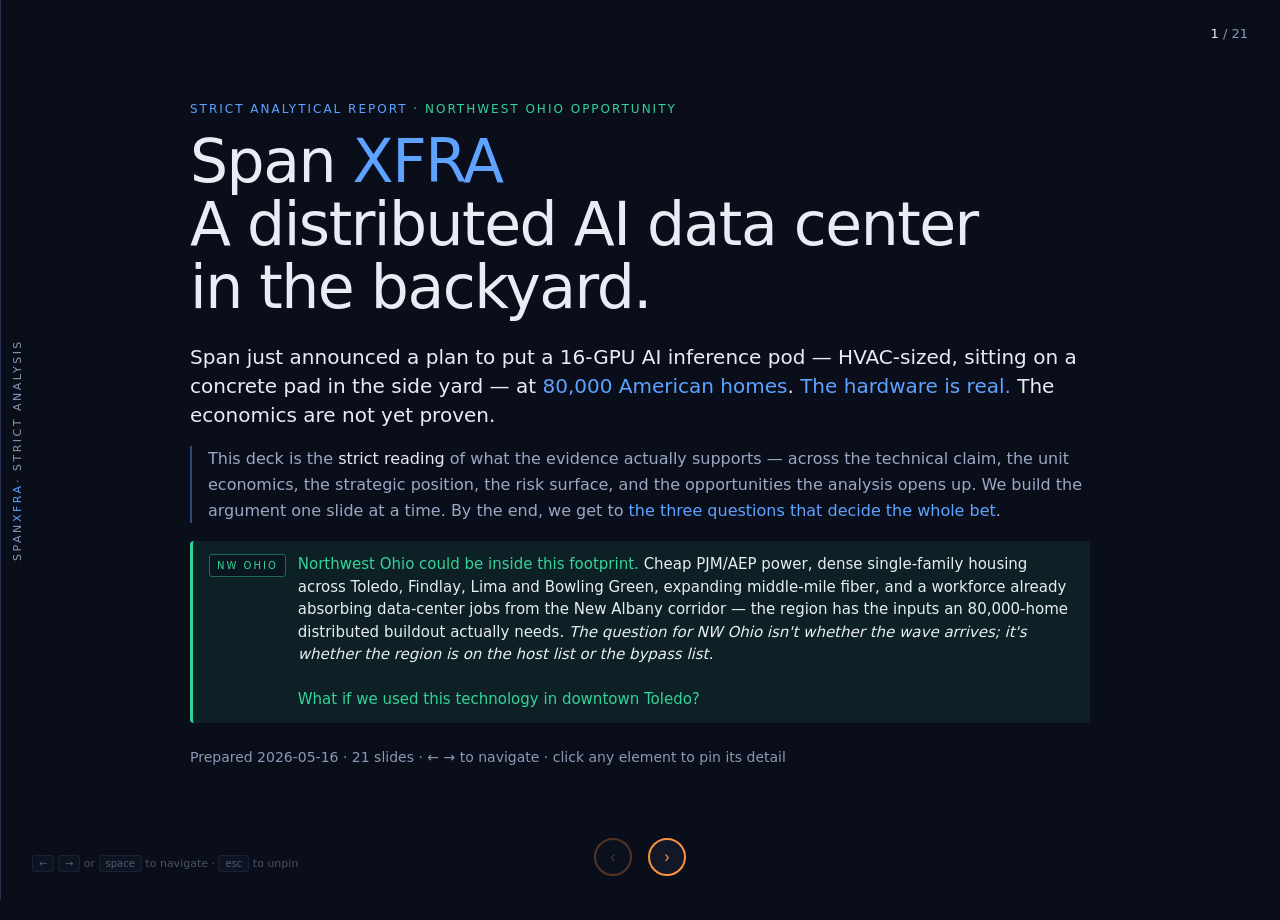
==== commit fd9e1cff: "Add Northwest Ohio opportunity arc, TOC, and presentation polish - New title-slide NW Ohio callout e" ====
--- a/index.html
+++ b/index.html
@@ -15,6 +15,10 @@
     --text-faint: #8a99b5;
     --accent: #5ea3ff;
     --accent-dim: #2a4a7a;
+    --highlight: #34d399;
+    --highlight-dim: #1f6b54;
+    --action: #fb923c;
+    --action-bright: #fdba74;
     --success: #4ade80;
     --warning: #fbbf24;
     --danger: #f87171;
@@ -123,6 +127,67 @@
     background: rgba(10, 14, 26, 0.5);
   }
   .key-insight strong { color: var(--accent); font-weight: 500; }
+  /* NW Ohio — anything tagged .nw-ohio gets the mint-green treatment */
+  .key-insight.nw-ohio {
+    background: rgba(52, 211, 153, 0.09);
+    border-left-color: var(--highlight);
+  }
+  .key-insight.nw-ohio::before { content: 'NW OHIO'; color: var(--highlight); border-color: var(--highlight-dim); }
+  .key-insight.nw-ohio strong { color: var(--highlight); }
+  .key-insight.nw-ohio em { color: var(--text); font-style: italic; }
+  .section-tag.nw-ohio { color: var(--highlight); }
+  /* TABLE OF CONTENTS */
+  .toc-grid {
+    display: grid;
+    grid-template-columns: 1.4fr 1fr;
+    gap: 36px;
+    margin-top: 20px;
+    max-width: 1000px;
+  }
+  .toc-col-title {
+    font-size: 11px;
+    letter-spacing: 2px;
+    text-transform: uppercase;
+    font-weight: 500;
+    color: var(--accent);
+    margin-bottom: 12px;
+    padding-bottom: 8px;
+    border-bottom: 1px solid var(--border);
+  }
+  .toc-col.nw-ohio .toc-col-title { color: var(--highlight); }
+  .toc-list { list-style: none; padding: 0; margin: 0; display: flex; flex-direction: column; gap: 2px; }
+  .toc-list li { display: block; }
+  .toc-item {
+    display: flex;
+    align-items: baseline;
+    gap: 12px;
+    width: 100%;
+    text-align: left;
+    background: transparent;
+    border: none;
+    border-left: 2px solid transparent;
+    padding: 5px 10px;
+    color: var(--text-dim);
+    cursor: pointer;
+    font-family: inherit;
+    font-size: 13px;
+    line-height: 1.35;
+    transition: all 0.15s ease;
+    border-radius: 2px;
+  }
+  .toc-item:hover { background: rgba(94, 163, 255, 0.07); color: var(--text); border-left-color: var(--accent); }
+  .toc-col.nw-ohio .toc-item:hover { background: rgba(52, 211, 153, 0.08); border-left-color: var(--highlight); }
+  .toc-num {
+    font-variant-numeric: tabular-nums;
+    color: var(--text-faint);
+    font-size: 11px;
+    min-width: 22px;
+    flex-shrink: 0;
+    letter-spacing: 0.5px;
+  }
+  .toc-col.nw-ohio .toc-num { color: var(--highlight); opacity: 0.75; }
+  .toc-label strong { color: var(--text); font-weight: 500; }
+  .toc-col.nw-ohio .toc-label strong { color: var(--highlight); }
   p.beat {
     color: var(--text-faint);
     font-size: 14px;
@@ -152,11 +217,11 @@
   }
   .nav button {
     pointer-events: auto;
-    width: 36px; height: 36px;
+    width: 38px; height: 38px;
     border-radius: 50%;
     background: var(--bg-elev);
-    border: 1px solid var(--border);
-    color: var(--text-dim);
+    border: 2px solid var(--action);
+    color: var(--action);
     cursor: pointer;
     font-size: 16px;
     display: flex;
@@ -164,19 +229,14 @@
     justify-content: center;
     transition: all 0.15s ease;
   }
-  .nav button:hover { background: var(--bg-card); color: var(--text); border-color: var(--accent); }
+  .nav button:hover {
+    background: var(--action);
+    color: var(--bg);
+    border-color: var(--action-bright);
+    box-shadow: 0 0 12px rgba(251, 146, 60, 0.35);
+  }
   .nav button:disabled { opacity: 0.3; cursor: not-allowed; }
-  .dots { display: flex; gap: 6px; align-items: center; pointer-events: auto; }
-  .dot {
-    width: 6px; height: 6px;
-    border-radius: 50%;
-    background: var(--text-faint);
-    cursor: pointer;
-    transition: all 0.2s ease;
-    border: none;
-    padding: 0;
-  }
-  .dot.active { background: var(--accent); width: 18px; border-radius: 3px; }
+  .nav button:disabled:hover { background: var(--bg-elev); color: var(--action); border-color: var(--action); box-shadow: none; }
   .counter {
     position: fixed;
     top: 24px; right: 32px;
@@ -209,7 +269,7 @@
   .brand span { color: var(--accent); }
   .kbd-hint {
     position: fixed;
-    bottom: 24px; right: 32px;
+    bottom: 28px; left: 32px;
     color: var(--text-faint);
     font-size: 11px;
     z-index: 100;
@@ -584,6 +644,128 @@
   }
   .econ-legend-item { display: flex; align-items: center; gap: 6px; }
   .econ-swatch { width: 12px; height: 12px; border-radius: 3px; }
+  /* Cost-floor breakdown — full numeric detail for each scenario, always visible */
+  .cost-breakdown { margin-top: 22px; display: flex; flex-direction: column; gap: 10px; max-width: 1000px; }
+  .cost-bd-row {
+    display: flex;
+    align-items: center;
+    gap: 14px;
+    flex-wrap: wrap;
+    padding: 10px 0;
+    border-top: 1px solid var(--border);
+  }
+  .cost-bd-row .bd-label {
+    font-size: 12px;
+    color: var(--text-dim);
+    min-width: 180px;
+    line-height: 1.35;
+  }
+  .cost-bd-row .bd-label strong { color: var(--text); font-weight: 500; display: block; font-size: 13px; }
+  .cost-bd-row .bd-label .bd-total {
+    color: var(--accent);
+    font-weight: 500;
+    font-variant-numeric: tabular-nums;
+  }
+  .bd-chips { display: flex; flex-wrap: wrap; gap: 8px; flex: 1; }
+  .bd-chip {
+    display: inline-flex;
+    align-items: center;
+    gap: 8px;
+    padding: 6px 12px;
+    background: rgba(255,255,255,0.04);
+    border: 1px solid var(--border);
+    border-radius: 18px;
+    font-size: 12px;
+    font-variant-numeric: tabular-nums;
+    position: relative;
+    cursor: help;
+    transition: background 0.15s, border-color 0.15s;
+  }
+  .bd-chip:hover { background: rgba(94,163,255,0.10); border-color: var(--accent); }
+  .bd-sw { width: 10px; height: 10px; border-radius: 50%; flex-shrink: 0; }
+  .bd-sw.power { background: #1e3a66; box-shadow: inset 0 0 0 1px rgba(255,255,255,0.12); }
+  .bd-sw.net { background: #274a7d; box-shadow: inset 0 0 0 1px rgba(255,255,255,0.12); }
+  .bd-sw.ops { background: #345a90; box-shadow: inset 0 0 0 1px rgba(255,255,255,0.12); }
+  .bd-sw.capex { background: #406aa0; box-shadow: inset 0 0 0 1px rgba(255,255,255,0.12); }
+  .bd-name { color: var(--text-dim); }
+  .bd-val { color: var(--text); font-weight: 500; }
+  .bd-chip .callout { width: 290px; }
+  /* Target revenue stat — visual anchor for the $200K/node/yr number */
+  .target-rev {
+    margin-top: 22px;
+    padding: 22px 28px;
+    background: linear-gradient(135deg, rgba(74, 222, 128, 0.08), rgba(74, 222, 128, 0.02));
+    border: 1px solid rgba(74, 222, 128, 0.3);
+    border-radius: 8px;
+    display: grid;
+    grid-template-columns: minmax(220px, auto) 1fr;
+    gap: 28px;
+    align-items: center;
+    max-width: 1000px;
+  }
+  .target-rev-stat { display: flex; flex-direction: column; }
+  .target-rev-label {
+    font-size: 11px;
+    letter-spacing: 2px;
+    text-transform: uppercase;
+    color: var(--success);
+    font-weight: 500;
+  }
+  .target-rev-value {
+    font-size: 52px;
+    color: var(--success);
+    font-weight: 300;
+    line-height: 1;
+    font-variant-numeric: tabular-nums;
+    letter-spacing: -1.5px;
+    margin-top: 8px;
+  }
+  .target-rev-unit { font-size: 13px; color: var(--text-faint); margin-top: 6px; }
+  .target-rev-caption {
+    font-size: 13px;
+    color: var(--text-dim);
+    line-height: 1.6;
+    border-left: 2px solid rgba(74, 222, 128, 0.35);
+    padding-left: 18px;
+  }
+  .target-rev-caption strong { color: var(--text); font-weight: 500; }
+  .target-rev-caption .hl-rev { color: var(--success); font-weight: 500; }
+  @media (max-width: 720px) {
+    .target-rev { grid-template-columns: 1fr; gap: 16px; padding: 18px; }
+    .target-rev-value { font-size: 40px; }
+  }
+  /* Simple closing — three cards distilling the NW Ohio opportunity */
+  .simple-closing {
+    display: grid;
+    grid-template-columns: repeat(3, 1fr);
+    gap: 16px;
+    margin: 28px 0 10px;
+    max-width: 1100px;
+  }
+  .sc-card {
+    background: rgba(52, 211, 153, 0.05);
+    border: 1px solid rgba(52, 211, 153, 0.28);
+    border-radius: 8px;
+    padding: 22px 24px 26px;
+    display: flex;
+    flex-direction: column;
+    gap: 10px;
+  }
+  .sc-num {
+    font-size: 11px;
+    letter-spacing: 2px;
+    color: var(--highlight);
+    font-weight: 500;
+  }
+  .sc-head {
+    font-size: 22px;
+    font-weight: 300;
+    color: var(--text);
+    letter-spacing: -0.3px;
+    line-height: 1.2;
+  }
+  .sc-body { font-size: 14px; color: var(--text-dim); line-height: 1.55; }
+  @media (max-width: 900px) { .simple-closing { grid-template-columns: 1fr; } }
   /* Horizontal stacked-bar chart (slide 6) — shared $0–$220K x-axis */
   .hbar-chart {
     display: grid;
@@ -1171,23 +1353,65 @@
 </head>
 <body>
 <div class="brand">SPAN <span>XFRA</span> · Strict analysis</div>
-<div class="counter"><strong id="cur">1</strong> / <span id="tot">13</span></div>
+<div class="counter"><strong id="cur">1</strong> / <span id="tot">21</span></div>
 
 <div class="deck" id="deck">
 
   <!-- 1: TITLE -->
   <section class="slide active" data-slide="1">
     <div class="slide-inner" style="max-width: 900px;">
-      <div class="eyebrow">Strict analytical report</div>
-      <h1 class="title">Span <em>XFRA</em><br/>A distributed AI data center<br/>on the side of a house.</h1>
-      <p class="lead">Span just announced a plan to put a 16-GPU AI inference pod on the side of <strong>80,000 American homes</strong>. <strong>The hardware is real.</strong> The economics are not yet proven.</p>
+      <div class="eyebrow">Strict analytical report <span style="color: var(--highlight);">· Northwest Ohio opportunity</span></div>
+      <h1 class="title">Span <em>XFRA</em><br/>A distributed AI data center<br/>in the backyard.</h1>
+      <p class="lead">Span just announced a plan to put a 16-GPU AI inference pod — HVAC-sized, sitting on a concrete pad in the side yard — at <strong>80,000 American homes</strong>. <strong>The hardware is real.</strong> The economics are not yet proven.</p>
       <p class="story">This deck is the <em>strict reading</em> of what the evidence actually supports — across the technical claim, the unit economics, the strategic position, the risk surface, and the opportunities the analysis opens up. We build the argument one slide at a time. By the end, we get to <strong>the three questions that decide the whole bet</strong>.</p>
-      <p class="meta">Prepared 2026-05-16 · 13 slides · ← → to navigate · click any element to pin its detail</p>
+      <div class="key-insight nw-ohio"><span><strong>Northwest Ohio could be inside this footprint.</strong> Cheap PJM/AEP power, dense single-family housing across Toledo, Findlay, Lima and Bowling Green, expanding middle-mile fiber, and a workforce already absorbing data-center jobs from the New Albany corridor — the region has the inputs an 80,000-home distributed buildout actually needs. <em>The question for NW Ohio isn't whether the wave arrives; it's whether the region is on the host list or the bypass list.</em><br/><br/><strong>What if we used this technology in downtown Toledo?</strong></span></div>
+      <p class="meta">Prepared 2026-05-16 · 21 slides · ← → to navigate · click any element to pin its detail</p>
     </div>
   </section>
 
-  <!-- 2: 7-QUESTION PATHWAY (click-through story) -->
+  <!-- 2: TABLE OF CONTENTS -->
   <section class="slide" data-slide="2">
+    <div class="slide-inner">
+      <div class="section-tag">Contents</div>
+      <h2>Where this deck goes.</h2>
+      <p class="lead">Twenty-one slides in two arcs — first the <strong>strict analysis</strong> of Span XFRA, then the <strong style="color: var(--highlight);">Northwest Ohio opportunity</strong> that analysis opens up.</p>
+      <div class="toc-grid">
+        <div class="toc-col">
+          <div class="toc-col-title">Strict analysis · slides 3–15</div>
+          <ul class="toc-list">
+            <li><button class="toc-item" data-go="2"><span class="toc-num">03</span><span class="toc-label">Executive summary — <strong>the answer first.</strong></span></button></li>
+            <li><button class="toc-item" data-go="3"><span class="toc-num">04</span><span class="toc-label">Technical viability — <strong>start with the thing itself.</strong></span></button></li>
+            <li><button class="toc-item" data-go="4"><span class="toc-num">05</span><span class="toc-label">Technical viability — <strong>the orchestrator is the unknown.</strong></span></button></li>
+            <li><button class="toc-item" data-go="5"><span class="toc-num">06</span><span class="toc-label">Business viability — <strong>four numbers per node.</strong></span></button></li>
+            <li><button class="toc-item" data-go="6"><span class="toc-num">07</span><span class="toc-label">Unit economics — <strong>cost floor varies by market.</strong></span></button></li>
+            <li><button class="toc-item" data-go="7"><span class="toc-num">08</span><span class="toc-label">Strategic positioning — <strong>the moat is a combination.</strong></span></button></li>
+            <li><button class="toc-item" data-go="8"><span class="toc-num">09</span><span class="toc-label">Competitive durability — <strong>a queue is forming.</strong></span></button></li>
+            <li><button class="toc-item" data-go="9"><span class="toc-num">10</span><span class="toc-label">Risk inventory — <strong>not the ones in the press.</strong></span></button></li>
+            <li><button class="toc-item" data-go="10"><span class="toc-num">11</span><span class="toc-label">Adjacencies 1 — <strong>things Span could ship in 2027.</strong></span></button></li>
+            <li><button class="toc-item" data-go="11"><span class="toc-num">12</span><span class="toc-label">Adjacencies 2 — <strong>strategic shifts using the platform.</strong></span></button></li>
+            <li><button class="toc-item" data-go="12"><span class="toc-num">13</span><span class="toc-label">Overall assessment — <strong>strip it away.</strong></span></button></li>
+            <li><button class="toc-item" data-go="13"><span class="toc-num">14</span><span class="toc-label">What we don't know — <strong>the watchlist.</strong></span></button></li>
+            <li><button class="toc-item" data-go="14"><span class="toc-num">15</span><span class="toc-label">In closing — <strong>the bet is reasonable.</strong></span></button></li>
+          </ul>
+        </div>
+        <div class="toc-col nw-ohio">
+          <div class="toc-col-title">Northwest Ohio · concept · slides 16–21</div>
+          <ul class="toc-list">
+            <li><button class="toc-item" data-go="15"><span class="toc-num">16</span><span class="toc-label">A <strong>regional opportunity</strong> worth taking seriously.</span></button></li>
+            <li><button class="toc-item" data-go="16"><span class="toc-num">17</span><span class="toc-label">Build it — <strong>the supply chain is here.</strong></span></button></li>
+            <li><button class="toc-item" data-go="17"><span class="toc-num">18</span><span class="toc-label">Install it — <strong>the trades are here.</strong></span></button></li>
+            <li><button class="toc-item" data-go="18"><span class="toc-num">19</span><span class="toc-label">The use case <strong>fits us better</strong> than the Sun Belt.</span></button></li>
+            <li><button class="toc-item" data-go="19"><span class="toc-num">20</span><span class="toc-label">What a <strong>Toledo pilot</strong> would look like.</span></button></li>
+            <li><button class="toc-item" data-go="20"><span class="toc-num">21</span><span class="toc-label">The simple version — <strong>somebody hosts it.</strong></span></button></li>
+          </ul>
+        </div>
+      </div>
+      <p class="beat">Click any line to jump · or use ← → to walk through.</p>
+    </div>
+  </section>
+
+  <!-- 3: 7-QUESTION PATHWAY (click-through story) -->
+  <section class="slide" data-slide="3">
     <div class="slide-inner">
       <div class="section-tag">Executive summary</div>
       <h2>Before the pieces, the answer.</h2>
@@ -1239,8 +1463,8 @@
     </div>
   </section>
 
-  <!-- 3: HARDWARE -->
-  <section class="slide" data-slide="3">
+  <!-- 4: HARDWARE -->
+  <section class="slide" data-slide="4">
     <div class="slide-inner">
       <div class="section-tag">Technical viability</div>
       <h2>Start with the thing itself.</h2>
@@ -1282,8 +1506,8 @@
     </div>
   </section>
 
-  <!-- 4: TECHNICAL COMPONENTS — risk-colored pathway -->
-  <section class="slide" data-slide="4">
+  <!-- 5: TECHNICAL COMPONENTS — risk-colored pathway -->
+  <section class="slide" data-slide="5">
     <div class="slide-inner">
       <div class="section-tag">Technical viability</div>
       <h2>The integration is solvable. <span class="hl">The orchestrator is the unknown.</span></h2>
@@ -1332,8 +1556,8 @@
     </div>
   </section>
 
-  <!-- 5: BUSINESS — THE EQUATION -->
-  <section class="slide" data-slide="5">
+  <!-- 6: BUSINESS — THE EQUATION -->
+  <section class="slide" data-slide="6">
     <div class="slide-inner">
       <div class="section-tag">Business viability</div>
       <h2>The model reduces to <span class="hl">four numbers</span> per node.</h2>
@@ -1373,107 +1597,51 @@
     </div>
   </section>
 
-  <!-- 6: UNIT ECONOMICS — horizontal stacked bars, shared $0–$220K axis, $150K reference line -->
-  <section class="slide" data-slide="6">
+  <!-- 7: UNIT ECONOMICS — horizontal stacked bars, shared $0–$220K axis, $150K reference line -->
+  <section class="slide" data-slide="7">
     <div class="slide-inner">
       <div class="section-tag">Unit economics — derived</div>
       <h2>Cost floor varies <span class="hl">dramatically</span> by market.</h2>
-      <div class="key-insight"><span>NV/AZ at <strong>$87K cost floor</strong> sits comfortably under the $150K viability line. CA at <strong>$111K</strong> sits much closer to it. The investor-implied <strong>~$200K target revenue</strong> sits above it.</span></div>
-      <p class="story">In the Southwest pilot, <strong>the math has room to clear</strong>. <em>In California — without a tariff carve-out — it doesn't.</em> The blue line at $150K is the floor where this becomes a real business. Costs need to be left of it; revenue needs to be right of it.</p>
-
-      <div class="hbar-chart">
-        <div class="hbar-labels">
-          <div class="hbar-label">
-            <div class="title">Southwest pilot</div>
-            <div class="sub">NV/AZ · $0.13/kWh</div>
+      <div class="key-insight"><span>NV/AZ at <strong>$87K cost floor</strong> sits comfortably under the $150K viability threshold. CA at <strong>$111K</strong> sits much closer. The investor-implied <strong>~$200K target revenue</strong> sits above both.</span></div>
+      <p class="story">In the Southwest pilot, <strong>the math has room to clear</strong>. <em>In California — without a tariff carve-out — it doesn't.</em> <strong>$150K is the floor where this becomes a real business</strong> — costs need to land below it, revenue needs to clear it.</p>
+
+      <div class="cost-breakdown">
+        <div class="cost-bd-row">
+          <div class="bd-label"><strong>Southwest pilot</strong>NV/AZ · <span class="bd-total">$87K total</span></div>
+          <div class="bd-chips">
+            <span class="bd-chip has-callout"><span class="bd-sw power"></span><span class="bd-name">Power</span><span class="bd-val">$17.5K</span><div class="callout"><strong>Power · $17.5K/yr</strong>134,500 kWh × $0.13/kWh NV/AZ residential retail. 19.2 kW continuous at ~80% utilization.</div></span>
+            <span class="bd-chip has-callout"><span class="bd-sw net"></span><span class="bd-name">Internet</span><span class="bd-val">$1K</span><div class="callout"><strong>Internet · $1K/yr</strong>Residential gigabit fiber at ~$80/mo. Span pays the host's bill directly.</div></span>
+            <span class="bd-chip has-callout"><span class="bd-sw ops"></span><span class="bd-name">Ops</span><span class="bd-val">$7.5K</span><div class="callout"><strong>Ops · $7.5K/yr (mid)</strong>Truck rolls + monitoring + insurance + software. Estimated $5–10K range, mid-band shown.</div></span>
+            <span class="bd-chip has-callout"><span class="bd-sw capex"></span><span class="bd-name">Capex amort (5yr)</span><span class="bd-val">$61K</span><div class="callout"><strong>Capex amort · $61K/yr</strong>$310K hardware lower bound ÷ 5-year useful life. Aggressive but standard for GPU depreciation under AI cycle pressure.</div></span>
           </div>
-          <div class="hbar-label">
-            <div class="title">California</div>
-            <div class="sub">$0.30/kWh · no tariff</div>
+        </div>
+        <div class="cost-bd-row">
+          <div class="bd-label"><strong>California</strong>$0.30/kWh, no tariff · <span class="bd-total">$111K total</span></div>
+          <div class="bd-chips">
+            <span class="bd-chip has-callout"><span class="bd-sw power"></span><span class="bd-name">Power</span><span class="bd-val">$41K</span><div class="callout"><strong>Power · $41K/yr</strong>134,500 kWh × $0.30/kWh CA residential retail. Power alone consumes ~37% of the cost floor.</div></span>
+            <span class="bd-chip has-callout"><span class="bd-sw net"></span><span class="bd-name">Internet</span><span class="bd-val">$1K</span><div class="callout"><strong>Internet · $1K/yr</strong>Same as pilot — residential gigabit pricing barely varies by state.</div></span>
+            <span class="bd-chip has-callout"><span class="bd-sw ops"></span><span class="bd-name">Ops</span><span class="bd-val">$8K</span><div class="callout"><strong>Ops · $8K/yr</strong>Slightly higher than NV/AZ for truck-roll cost in CA labor markets.</div></span>
+            <span class="bd-chip has-callout"><span class="bd-sw capex"></span><span class="bd-name">Capex amort (5yr)</span><span class="bd-val">$61K</span><div class="callout"><strong>Capex amort · $61K/yr</strong>Same hardware, same depreciation schedule. The variable that changed is power cost.</div></span>
           </div>
-          <div class="hbar-label">
-            <div class="title">Target revenue</div>
-            <div class="sub">Investor-implied</div>
-          </div>
-        </div>
-        <div class="hbar-area">
-          <div class="hbar-threshold" style="left: 68.2%;"></div>
-
-          <div class="hbar-track">
-            <div class="hbar" style="width: 39.5%;">
-              <div class="hbar-seg power has-callout" style="width: 20.1%;">
-                <span>$17.5</span>
-                <div class="callout"><strong>Power · $17.5K/yr</strong>134,500 kWh × $0.13/kWh NV/AZ residential retail. 19.2 kW continuous at ~80% util.</div>
-              </div>
-              <div class="hbar-seg net has-callout" style="width: 1.1%;">
-                <div class="callout"><strong>Internet · $1K/yr</strong>Residential gigabit fiber at ~$80/mo. Span pays the host's bill directly.</div>
-              </div>
-              <div class="hbar-seg ops has-callout" style="width: 8.6%;">
-                <span>$7.5</span>
-                <div class="callout"><strong>Ops · $7.5K/yr (mid)</strong>Truck rolls + monitoring + insurance + software. Estimated $5–10K range, mid-band shown.</div>
-              </div>
-              <div class="hbar-seg capex has-callout" style="width: 70.1%;">
-                <span>$61K capex amort</span>
-                <div class="callout"><strong>Capex amort · $61K/yr</strong>$310K hardware lower bound ÷ 5-year useful life. Aggressive but standard for GPU depreciation under AI cycle pressure.</div>
-              </div>
-            </div>
-            <span class="hbar-total">$87K</span>
-          </div>
-
-          <div class="hbar-track">
-            <div class="hbar" style="width: 50.5%;">
-              <div class="hbar-seg power has-callout" style="width: 36.9%;">
-                <span>$41K power</span>
-                <div class="callout"><strong>Power · $41K/yr</strong>134,500 kWh × $0.30/kWh CA residential retail. Power alone consumes ~37% of the cost floor.</div>
-              </div>
-              <div class="hbar-seg net has-callout" style="width: 0.9%;">
-                <div class="callout"><strong>Internet · $1K/yr</strong>Same as pilot — residential gigabit pricing barely varies by state.</div>
-              </div>
-              <div class="hbar-seg ops has-callout" style="width: 7.2%;">
-                <span>$8</span>
-                <div class="callout"><strong>Ops · $8K/yr</strong>Slightly higher than NV/AZ for truck-roll cost in CA labor markets.</div>
-              </div>
-              <div class="hbar-seg capex has-callout" style="width: 55.0%;">
-                <span>$61K capex amort</span>
-                <div class="callout"><strong>Capex amort · $61K/yr</strong>Same hardware, same depreciation schedule. The variable that changed is power cost.</div>
-              </div>
-            </div>
-            <span class="hbar-total">$111K</span>
-          </div>
-
-          <div class="hbar-track">
-            <div class="hbar" style="width: 90.9%;">
-              <div class="hbar-seg revenue has-callout" style="width: 100%;">
-                <span>~$200K · target revenue per node / year</span>
-                <div class="callout"><strong>Back-solved from investor math</strong>Abe Yokell (Congruent Ventures) framed each node as ~$1M asset value (50K nodes ≈ 1 GW × $50B/GW Nvidia benchmark). Over 5 years with growth ≈ $200–250K/yr.</div>
-              </div>
-            </div>
-            <span class="hbar-total">$200K</span>
-          </div>
-
-          <div class="hbar-axis">
-            <span style="left: 0%;">$0</span>
-            <span style="left: 22.7%;">$50K</span>
-            <span style="left: 45.4%;">$100K</span>
-            <span style="left: 68.2%;">$150K</span>
-            <span style="left: 90.9%;">$200K</span>
-          </div>
-        </div>
-      </div>
-
-      <div class="econ-legend">
-        <div class="econ-legend-item"><span class="econ-swatch" style="background: #1e3a66;"></span> Power</div>
-        <div class="econ-legend-item"><span class="econ-swatch" style="background: #274a7d;"></span> Internet</div>
-        <div class="econ-legend-item"><span class="econ-swatch" style="background: #345a90;"></span> Ops</div>
-        <div class="econ-legend-item"><span class="econ-swatch" style="background: #406aa0;"></span> Capex amort (5yr)</div>
-        <div class="econ-legend-item"><span class="econ-swatch" style="background: var(--success);"></span> Revenue target</div>
-      </div>
-      <p class="interact-hint">Hover any segment for the math · click to pin · vertical blue line = $150K minimum viable revenue</p>
+        </div>
+      </div>
+
+      <div class="target-rev">
+        <div class="target-rev-stat">
+          <div class="target-rev-label">Target revenue</div>
+          <div class="target-rev-value">~$200K</div>
+          <div class="target-rev-unit">per node · per year</div>
+        </div>
+        <div class="target-rev-caption">
+          <strong>Back-solved from investor math.</strong> Abe Yokell (Congruent Ventures) framed each node as ~$1M asset value — 50K nodes ≈ 1 GW × $50B/GW Nvidia benchmark. Spread over five years with growth, that lands at <span class="hl-rev">$200–250K/yr</span>. Above the $150K viability floor, well above the Southwest pilot cost — <em>but Span hasn't announced what hyperscalers will actually pay.</em>
+        </div>
+      </div>
+      <p class="interact-hint">Hover any chip above for the math behind each cost line.</p>
     </div>
   </section>
 
-  <!-- 7: MOAT -->
-  <section class="slide" data-slide="7">
+  <!-- 8: MOAT -->
+  <section class="slide" data-slide="8">
     <div class="slide-inner">
       <div class="section-tag">Strategic positioning</div>
       <h2>The moat is a <span class="hl">combination</span>, not any single asset.</h2>
@@ -1520,8 +1688,8 @@
     </div>
   </section>
 
-  <!-- 8: COMPETITORS -->
-  <section class="slide" data-slide="8">
+  <!-- 9: COMPETITORS -->
+  <section class="slide" data-slide="9">
     <div class="slide-inner">
       <div class="section-tag">Competitive durability</div>
       <h2>And there's <span class="hl">a queue forming.</span></h2>
@@ -1557,8 +1725,8 @@
     </div>
   </section>
 
-  <!-- 9: RISKS — press narrative vs. actual exposure -->
-  <section class="slide" data-slide="9">
+  <!-- 10: RISKS — press narrative vs. actual exposure -->
+  <section class="slide" data-slide="10">
     <div class="slide-inner">
       <div class="section-tag">Risk inventory</div>
       <h2>The real risks <span class="hl">aren't the ones in the press.</span></h2>
@@ -1649,8 +1817,8 @@
     </div>
   </section>
 
-  <!-- 10: ADJACENCIES — what Span could ship in 2027 (near-term margin levers) -->
-  <section class="slide" data-slide="10">
+  <!-- 11: ADJACENCIES — what Span could ship in 2027 (near-term margin levers) -->
+  <section class="slide" data-slide="11">
     <div class="slide-inner">
       <div class="section-tag">Adjacencies · part 1 of 2</div>
       <h2>Things Span could ship <span class="hl">in 2027</span>.</h2>
@@ -1682,8 +1850,8 @@
     </div>
   </section>
 
-  <!-- 11: ADJACENCIES — strategic platform shifts (different buyers / geographies / businesses) -->
-  <section class="slide" data-slide="11">
+  <!-- 12: ADJACENCIES — strategic platform shifts (different buyers / geographies / businesses) -->
+  <section class="slide" data-slide="12">
     <div class="slide-inner">
       <div class="section-tag">Adjacencies · part 2 of 2</div>
       <h2>Strategic shifts using <span class="hl">the same platform</span>.</h2>
@@ -1715,8 +1883,8 @@
     </div>
   </section>
 
-  <!-- 12: THREE QUESTIONS -->
-  <section class="slide" data-slide="12">
+  <!-- 13: THREE QUESTIONS -->
+  <section class="slide" data-slide="13">
     <div class="slide-inner">
       <div class="section-tag">Overall assessment</div>
       <h2>Strip everything else away.</h2>
@@ -1740,8 +1908,8 @@
     </div>
   </section>
 
-  <!-- 13: WATCHLIST -->
-  <section class="slide" data-slide="13">
+  <!-- 14: WATCHLIST -->
+  <section class="slide" data-slide="14">
     <div class="slide-inner">
       <div class="section-tag">What we still don't know</div>
       <h2>Watchlist, ranked by <span class="hl">what would move the needle.</span></h2>
@@ -1792,8 +1960,8 @@
     </div>
   </section>
 
-  <!-- 14: CLOSING -->
-  <section class="slide" data-slide="14">
+  <!-- 15: CLOSING -->
+  <section class="slide" data-slide="15">
     <div class="slide-inner">
       <div class="section-tag">In closing</div>
       <h2>The bet is reasonable. The binary risks are public.</h2>
@@ -1812,23 +1980,23 @@
     </div>
   </section>
 
-  <!-- 15: NORTHWEST OHIO — section opener -->
-  <section class="slide" data-slide="15" data-section="Northwest Ohio · concept">
+  <!-- 16: NORTHWEST OHIO — section opener -->
+  <section class="slide" data-slide="16" data-section="Northwest Ohio · concept">
     <div class="slide-inner">
-      <div class="section-tag">Northwest Ohio · concept</div>
+      <div class="section-tag nw-ohio">Northwest Ohio · concept</div>
       <h2>A regional opportunity worth taking <span class="hl">seriously.</span></h2>
-      <div class="key-insight"><span>Northwest Ohio has the <strong>manufacturing base</strong>, the <strong>skilled workforce</strong>, and (with heat reuse) the <strong>climate profile</strong> to turn an XFRA-type product into a regional industrial story — not just a deployment site.</span></div>
+      <div class="key-insight nw-ohio"><span>Northwest Ohio has the <strong>manufacturing base</strong>, the <strong>skilled workforce</strong>, and (with heat reuse) the <strong>climate profile</strong> to turn an XFRA-type product into a regional industrial story — not just a deployment site.</span></div>
       <p class="story">Everything up to this point has been strict analysis. The next four slides shift mode — they ask <em>what an XFRA-style product could mean for Toledo and Northwest Ohio if we wanted to participate, not just observe.</em> Speculative, but concrete enough to act on.</p>
       <p class="beat">Ahead: three regional advantages — we can <strong>build it</strong>, <strong>install it</strong>, and the use case <strong>fits us better</strong> — and then what a Toledo pilot might look like.</p>
     </div>
   </section>
 
-  <!-- 16: BUILD IT — manufacturing & PV supply chain (1 of 3) -->
-  <section class="slide" data-slide="16" data-section="Northwest Ohio · concept">
+  <!-- 17: BUILD IT — manufacturing & PV supply chain (1 of 3) -->
+  <section class="slide" data-slide="17" data-section="Northwest Ohio · concept">
     <div class="slide-inner">
-      <div class="section-tag">Northwest Ohio · concept · build (1 of 3)</div>
+      <div class="section-tag nw-ohio">Northwest Ohio · concept · build (1 of 3)</div>
       <h2>First — <span class="hl">we can build it.</span></h2>
-      <div class="key-insight"><span>The XFRA pod isn't exotic — it's <strong>HVAC-form-factor metalwork</strong> with liquid cooling and insulation. <strong>Every layer of that supply chain lives within 30 minutes of Toledo.</strong> Span ships pods from California; we could fabricate them here.</span></div>
+      <div class="key-insight nw-ohio"><span>The XFRA pod isn't exotic — it's <strong>HVAC-form-factor metalwork</strong> with liquid cooling and insulation. <strong>Every layer of that supply chain lives within 30 minutes of Toledo.</strong> Span ships pods from California; we could fabricate them here.</span></div>
       <p class="story">Most analyses of XFRA treat the deployment region as a passive host. <em>Northwest Ohio's industrial base would change that relationship.</em> The same supply chain that built the auto industry and the glass industry can build outdoor compute enclosures.</p>
       <div class="asset-grid">
         <div class="asset-card featured">
@@ -1848,18 +2016,18 @@
     </div>
   </section>
 
-  <!-- 17: INSTALL IT — workforce & builder channel (2 of 3) -->
-  <section class="slide" data-slide="17" data-section="Northwest Ohio · concept">
+  <!-- 18: INSTALL IT — workforce & builder channel (2 of 3) -->
+  <section class="slide" data-slide="18" data-section="Northwest Ohio · concept">
     <div class="slide-inner">
-      <div class="section-tag">Northwest Ohio · concept · install (2 of 3)</div>
+      <div class="section-tag nw-ohio">Northwest Ohio · concept · install (2 of 3)</div>
       <h2>Second — <span class="hl">we can install and service it.</span></h2>
-      <div class="key-insight"><span>Building the pod is one thing. Getting it into 50 homes and <strong>keeping it running for 5 years</strong> is another. Toledo's electrical trades and homebuilder presence make both faster than fly-in installs from California.</span></div>
+      <div class="key-insight nw-ohio"><span>Building the pod is one thing. Getting it into 50 homes and <strong>keeping it running for 5 years</strong> is another. Toledo's electrical trades and homebuilder presence make both faster than fly-in installs from California.</span></div>
       <p class="story">A pilot is a logistics exercise as much as an engineering one. <em>The trades, the apprenticeships, and the homebuilder channel all exist here</em> — no fly-in crew required.</p>
       <div class="asset-grid">
         <div class="asset-card featured">
           <div class="asset-tag">Workforce</div>
           <div class="asset-title">Skilled trades pipeline</div>
-          <div class="asset-desc">Installing an XFRA pod needs three trades: <strong>electrical</strong> (200A service tie-in, panel work), <strong>HVAC</strong> (cooling loop, heat-pump rejection), and <strong>plumbing</strong> for the heat-reuse adjacency. <strong>IBEW Local 8</strong> has thousands of electricians in the Toledo area. Every neighborhood already has an HVAC tech who can work a heat pump. <strong>Owens Community College</strong> runs registered apprenticeships in all three trades. <strong>University of Toledo</strong> engineering produces the technical talent for orchestration and supervisory roles.</div>
+          <div class="asset-desc">Installing an XFRA pod needs three trades: <strong>electrical</strong> (200A service tie-in, panel work), <strong>HVAC</strong> (cooling loop, heat-pump rejection), and <strong>plumbing</strong> for the heat-reuse adjacency. <strong>IBEW Local 8</strong> has thousands of electricians in the Toledo area. Every neighborhood already has an HVAC tech who can work a heat pump. <strong>Owens Community College</strong> runs registered apprenticeships in all three trades. <strong>University of Toledo</strong> engineering and <strong>BGSU College of Engineering and Innovation</strong> produce the technical talent for orchestration and supervisory roles.</div>
           <div class="asset-footer">No fly-in California crew needed. The trades are already here.</div>
         </div>
         <div class="asset-card featured">
@@ -1873,18 +2041,18 @@
     </div>
   </section>
 
-  <!-- 18: USE-CASE FIT — climate & latency (3 of 3) -->
-  <section class="slide" data-slide="18" data-section="Northwest Ohio · concept">
+  <!-- 19: USE-CASE FIT — climate & latency (3 of 3) -->
+  <section class="slide" data-slide="19" data-section="Northwest Ohio · concept">
     <div class="slide-inner">
-      <div class="section-tag">Northwest Ohio · concept · fit (3 of 3)</div>
+      <div class="section-tag nw-ohio">Northwest Ohio · concept · fit (3 of 3)</div>
       <h2>Third — <span class="hl">the use case fits us better.</span></h2>
-      <div class="key-insight"><span>The Sun Belt pilot has cheap power but <strong>wastes the rejected heat</strong>. We have a colder climate AND a latency hub within reach of <strong>~30 million people</strong>. Two structural advantages the Sun Belt can't claim.</span></div>
+      <div class="key-insight nw-ohio"><span>The Sun Belt pilot has cheap power but <strong>wastes the rejected heat</strong>. We have a colder climate AND a latency hub within reach of <strong>~30 million people</strong>. Two structural advantages the Sun Belt can't claim.</span></div>
       <p class="story">The Sun Belt argument for XFRA is cheap power and new construction. <em>The Northwest Ohio argument is different — and arguably stronger</em>: heat that gets used instead of dumped, plus a population center that benefits from edge-inference latency.</p>
       <div class="asset-grid">
         <div class="asset-card featured">
           <div class="asset-tag">Climate</div>
           <div class="asset-title">Cold winters turn rejected heat into a feature</div>
-          <div class="asset-desc">A 12 kW IT load's rejected heat goes to waste in Phoenix — the cooling system just dumps it. In Toledo, that same heat becomes <strong>a real co-benefit</strong>. Captured into a pre-heat loop for the host's domestic water, it offsets natural-gas heating cost <strong>estimated $500–1,000/yr</strong> depending on home size and gas rates. <em>The host signs up for the heat, not just the bill credit.</em> The slide-10 adjacency that's optional for Span becomes our primary value prop.</div>
+          <div class="asset-desc">A 12 kW IT load's rejected heat goes to waste in Phoenix — the cooling system just dumps it. In Toledo, that same heat becomes <strong>a real co-benefit</strong>. Captured into a pre-heat loop for the host's domestic water, it offsets natural-gas heating cost <strong>estimated $500–1,000/yr per node</strong> depending on home size and gas rates. <em>The host signs up for the heat, not just the bill credit.</em> The slide-10 adjacency that's optional for Span becomes our primary value prop.</div>
           <div class="asset-footer">What's a thermal liability in Phoenix is a thermal asset in Toledo.</div>
         </div>
         <div class="asset-card featured">
@@ -1898,12 +2066,12 @@
     </div>
   </section>
 
-  <!-- 19: TOLEDO PILOT — what it looks like -->
-  <section class="slide" data-slide="19" data-section="Northwest Ohio · concept">
+  <!-- 20: TOLEDO PILOT — what it looks like -->
+  <section class="slide" data-slide="20" data-section="Northwest Ohio · concept">
     <div class="slide-inner">
-      <div class="section-tag">Northwest Ohio · concept · what it looks like</div>
+      <div class="section-tag nw-ohio">Northwest Ohio · concept · what it looks like</div>
       <h2>A Toledo pilot would <span class="hl">look different</span> — and that's the point.</h2>
-      <div class="key-insight"><span>50-home pilot in Sylvania, Maumee, or West Toledo. <strong>Enclosures built locally. Heat reuse as the primary host value.</strong> Different inputs, different math, different story — one that includes a regional manufacturing angle Span's Southwest pilot can't tell.</span></div>
+      <div class="key-insight nw-ohio"><span>50-home pilot in Sylvania, Maumee, or West Toledo. <strong>Enclosures built locally. Heat reuse as the primary host value.</strong> Different inputs, different math, different story — one that includes a regional manufacturing angle Span's Southwest pilot can't tell.</span></div>
       <p class="story">Three differences from Span's Southwest pilot — and each one tilts in Toledo's favor.</p>
       <div class="adj-grid">
         <div class="adj-card adj-near">
@@ -1914,7 +2082,7 @@
         <div class="adj-card adj-near">
           <div class="adj-distance">Difference 2</div>
           <div class="adj-title">Heat reuse as primary value</div>
-          <div class="adj-desc">A 12 kW IT load rejects heat year-round. In Toledo winters, capturing it pre-warms the host's domestic water and offsets natural-gas heating cost — <strong>estimated $500–1,000/yr</strong> depending on home size. Hosts sign up for the heat, not just the bill credit.</div>
+          <div class="adj-desc">A 12 kW IT load rejects heat year-round. In Toledo winters, capturing it pre-warms the host's domestic water and offsets natural-gas heating cost — <strong>estimated $500–1,000/yr per node</strong> depending on home size. Hosts sign up for the heat, not just the bill credit.</div>
         </div>
         <div class="adj-card adj-near">
           <div class="adj-distance">Difference 3</div>
@@ -1924,22 +2092,50 @@
         <div class="adj-card">
           <div class="adj-distance">Who's at the table</div>
           <div class="adj-title">Anchor partners to validate</div>
-          <div class="adj-desc">First Solar (PV pairing). Pulte / NVR / Drees (builder channel). AEP Ohio or Toledo Edison (tariff conversation). University of Toledo PVIC (technical validation). Owens Community College (workforce pipeline). Regional Growth Partnership and TMACOG (economic-development cover).</div>
-        </div>
-      </div>
-      <p class="beat">This is concept, not commitment. <strong>Next step: a five-meeting roadshow</strong> — Pulte regional, AEP Ohio, First Solar BD, UToledo PVIC, and RGP — to see who'd put their name on a pilot.</p>
+          <div class="adj-desc">First Solar (PV pairing). Pulte / NVR / Drees (builder channel). AEP Ohio or Toledo Edison (tariff conversation). University of Toledo PVIC (technical validation). <strong>BGSU College of Engineering and Innovation</strong> (engineering capacity + research partner). Owens Community College (workforce pipeline). Regional Growth Partnership and TMACOG (economic-development cover).</div>
+        </div>
+      </div>
+      <p class="beat">This is concept, not commitment. <strong>Next step: a six-meeting roadshow</strong> — Pulte regional, AEP Ohio, First Solar BD, UToledo PVIC, <strong>BGSU College of Engineering and Innovation</strong>, and RGP — to see who'd put their name on a pilot.</p>
     </div>
   </section>
 
+  <!-- 21: SIMPLE CLOSING — the NW Ohio opportunity, distilled -->
+  <section class="slide" data-slide="21" data-section="Northwest Ohio · concept">
+    <div class="slide-inner">
+      <div class="section-tag nw-ohio">Northwest Ohio · the simple version</div>
+      <h2>If this works, <span class="hl">somebody hosts it.</span></h2>
+      <p class="lead">The only real question is whether that's <strong style="color: var(--highlight);">us</strong>.</p>
+
+      <div class="simple-closing">
+        <div class="sc-card">
+          <div class="sc-num">01</div>
+          <div class="sc-head">We can build it.</div>
+          <div class="sc-body">The enclosure supply chain — metal, insulation, thermal, glass — already lives within 30 minutes of Toledo. Owens Corning, Dana, First Solar.</div>
+        </div>
+        <div class="sc-card">
+          <div class="sc-num">02</div>
+          <div class="sc-head">We can install it.</div>
+          <div class="sc-body">IBEW Local 8 electricians, regional HVAC trades, and Pulte / NVR / Drees actively building in Sylvania, Maumee, and Perrysburg.</div>
+        </div>
+        <div class="sc-card">
+          <div class="sc-num">03</div>
+          <div class="sc-head">We can use it.</div>
+          <div class="sc-body">Cold winters turn the rejected heat into a <strong>$500–1,000/yr per node</strong> value prop for the host — a feature the Sun Belt can't match.</div>
+        </div>
+      </div>
+
+      <div class="key-insight nw-ohio"><span><strong>The pilot is six meetings away.</strong> Pulte regional · AEP Ohio · First Solar BD · UToledo PVIC · <strong>BGSU College of Engineering and Innovation</strong> · Regional Growth Partnership. <em>Either we set the table — or somebody else does, and we host their dinner.</em></span></div>
+    </div>
+  </section>
+
 </div>
 
 <div class="nav">
   <button id="prev" aria-label="Previous slide">‹</button>
-  <div class="dots" id="dots"></div>
   <button id="next" aria-label="Next slide">›</button>
 </div>
 
-<div class="kbd-hint"><kbd>←</kbd> <kbd>→</kbd> or <kbd>space</kbd> to navigate · <kbd>1–9</kbd> to jump · <kbd>esc</kbd> to unpin</div>
+<div class="kbd-hint"><kbd>←</kbd> <kbd>→</kbd> or <kbd>space</kbd> to navigate · <kbd>esc</kbd> to unpin</div>
 
 <script>
 (function() {
@@ -1947,21 +2143,11 @@
   const total = slides.length;
   const cur = document.getElementById('cur');
   const tot = document.getElementById('tot');
-  const dotsEl = document.getElementById('dots');
   const prev = document.getElementById('prev');
   const next = document.getElementById('next');
   let i = 0;
 
   tot.textContent = total;
-
-  for (let n = 0; n < total; n++) {
-    const d = document.createElement('button');
-    d.className = 'dot' + (n === 0 ? ' active' : '');
-    d.setAttribute('aria-label', 'Slide ' + (n + 1));
-    d.addEventListener('click', (e) => { e.stopPropagation(); go(n); });
-    dotsEl.appendChild(d);
-  }
-  const dots = dotsEl.querySelectorAll('.dot');
 
   function unpinAll() {
     document.querySelectorAll('.has-callout.pinned').forEach(el => el.classList.remove('pinned'));
@@ -1972,10 +2158,8 @@
     if (n < 0 || n >= total) return;
     unpinAll();
     slides[i].classList.remove('active');
-    dots[i].classList.remove('active');
     i = n;
     slides[i].classList.add('active');
-    dots[i].classList.add('active');
     cur.textContent = i + 1;
     prev.disabled = i === 0;
     next.disabled = i === total - 1;
@@ -1987,6 +2171,14 @@
 
   prev.addEventListener('click', (e) => { e.stopPropagation(); go(i - 1); });
   next.addEventListener('click', (e) => { e.stopPropagation(); go(i + 1); });
+
+  // TOC click → jump to the indicated slide
+  document.querySelectorAll('.toc-item[data-go]').forEach(btn => {
+    btn.addEventListener('click', (e) => {
+      e.stopPropagation();
+      go(parseInt(btn.dataset.go, 10));
+    });
+  });
 
   // Pin behavior — click any .has-callout to pin its callout open
   document.addEventListener('click', (e) => {
@@ -2018,9 +2210,6 @@
       go(0);
     } else if (e.key === 'End') {
       go(total - 1);
-    } else if (/^[1-9]$/.test(e.key)) {
-      const n = parseInt(e.key, 10) - 1;
-      if (n < total) go(n);
     }
   });
 
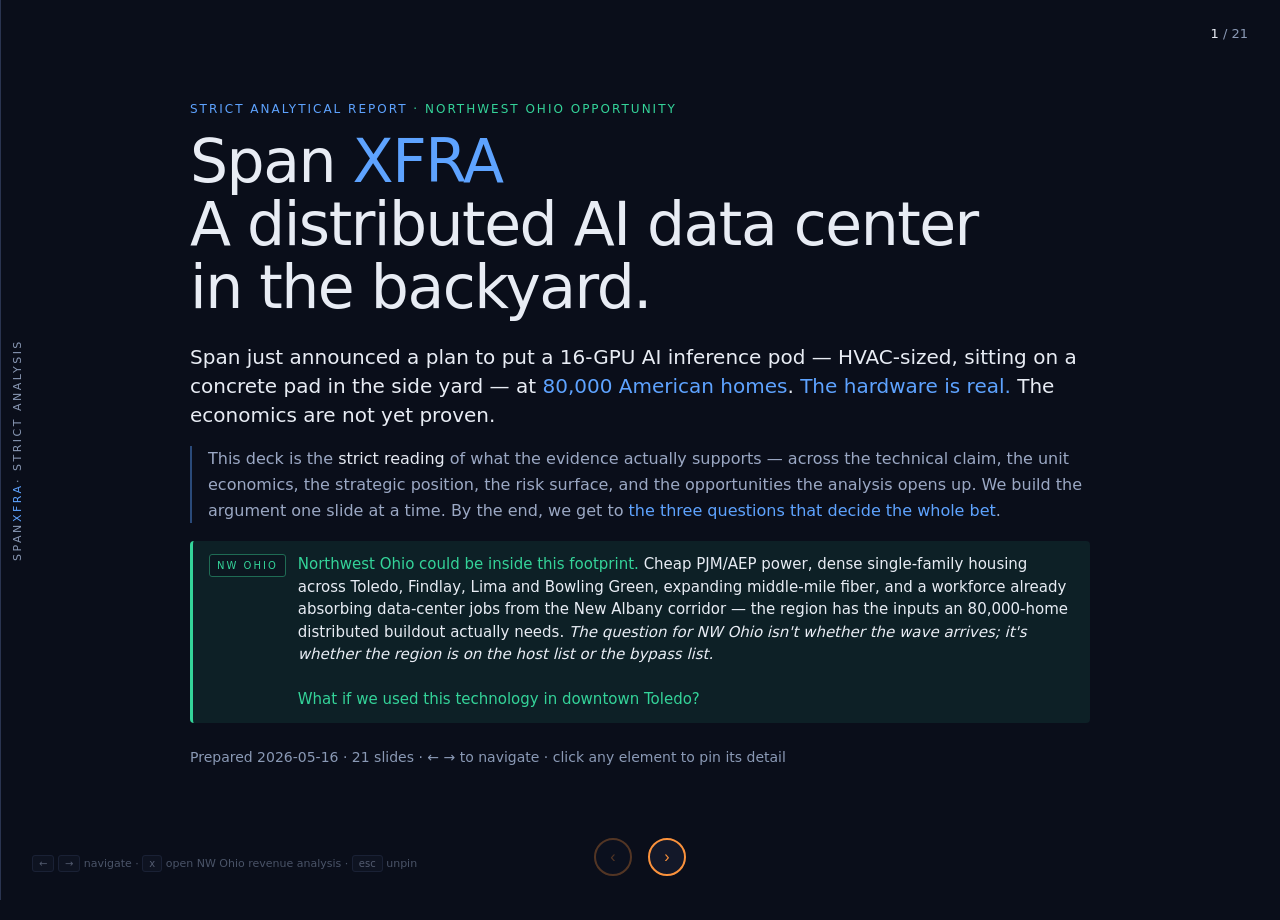
==== commit b5c91cf9: "Add NW Ohio per-node revenue analysis (x-key viewer) - New nw-ohio-revenue-analysis.md: investor-gra" ====
--- a/index.html
+++ b/index.html
@@ -2135,7 +2135,7 @@
   <button id="next" aria-label="Next slide">›</button>
 </div>
 
-<div class="kbd-hint"><kbd>←</kbd> <kbd>→</kbd> or <kbd>space</kbd> to navigate · <kbd>esc</kbd> to unpin</div>
+<div class="kbd-hint"><kbd>←</kbd> <kbd>→</kbd> navigate · <kbd>x</kbd> open NW Ohio revenue analysis · <kbd>esc</kbd> unpin</div>
 
 <script>
 (function() {
@@ -2200,6 +2200,10 @@
   document.addEventListener('keydown', (e) => {
     if (e.key === 'Escape') {
       unpinAll();
+      return;
+    }
+    if (e.key === 'x' || e.key === 'X') {
+      window.location.href = 'analysis.html';
       return;
     }
     if (e.key === 'ArrowRight' || e.key === ' ' || e.key === 'PageDown') {
